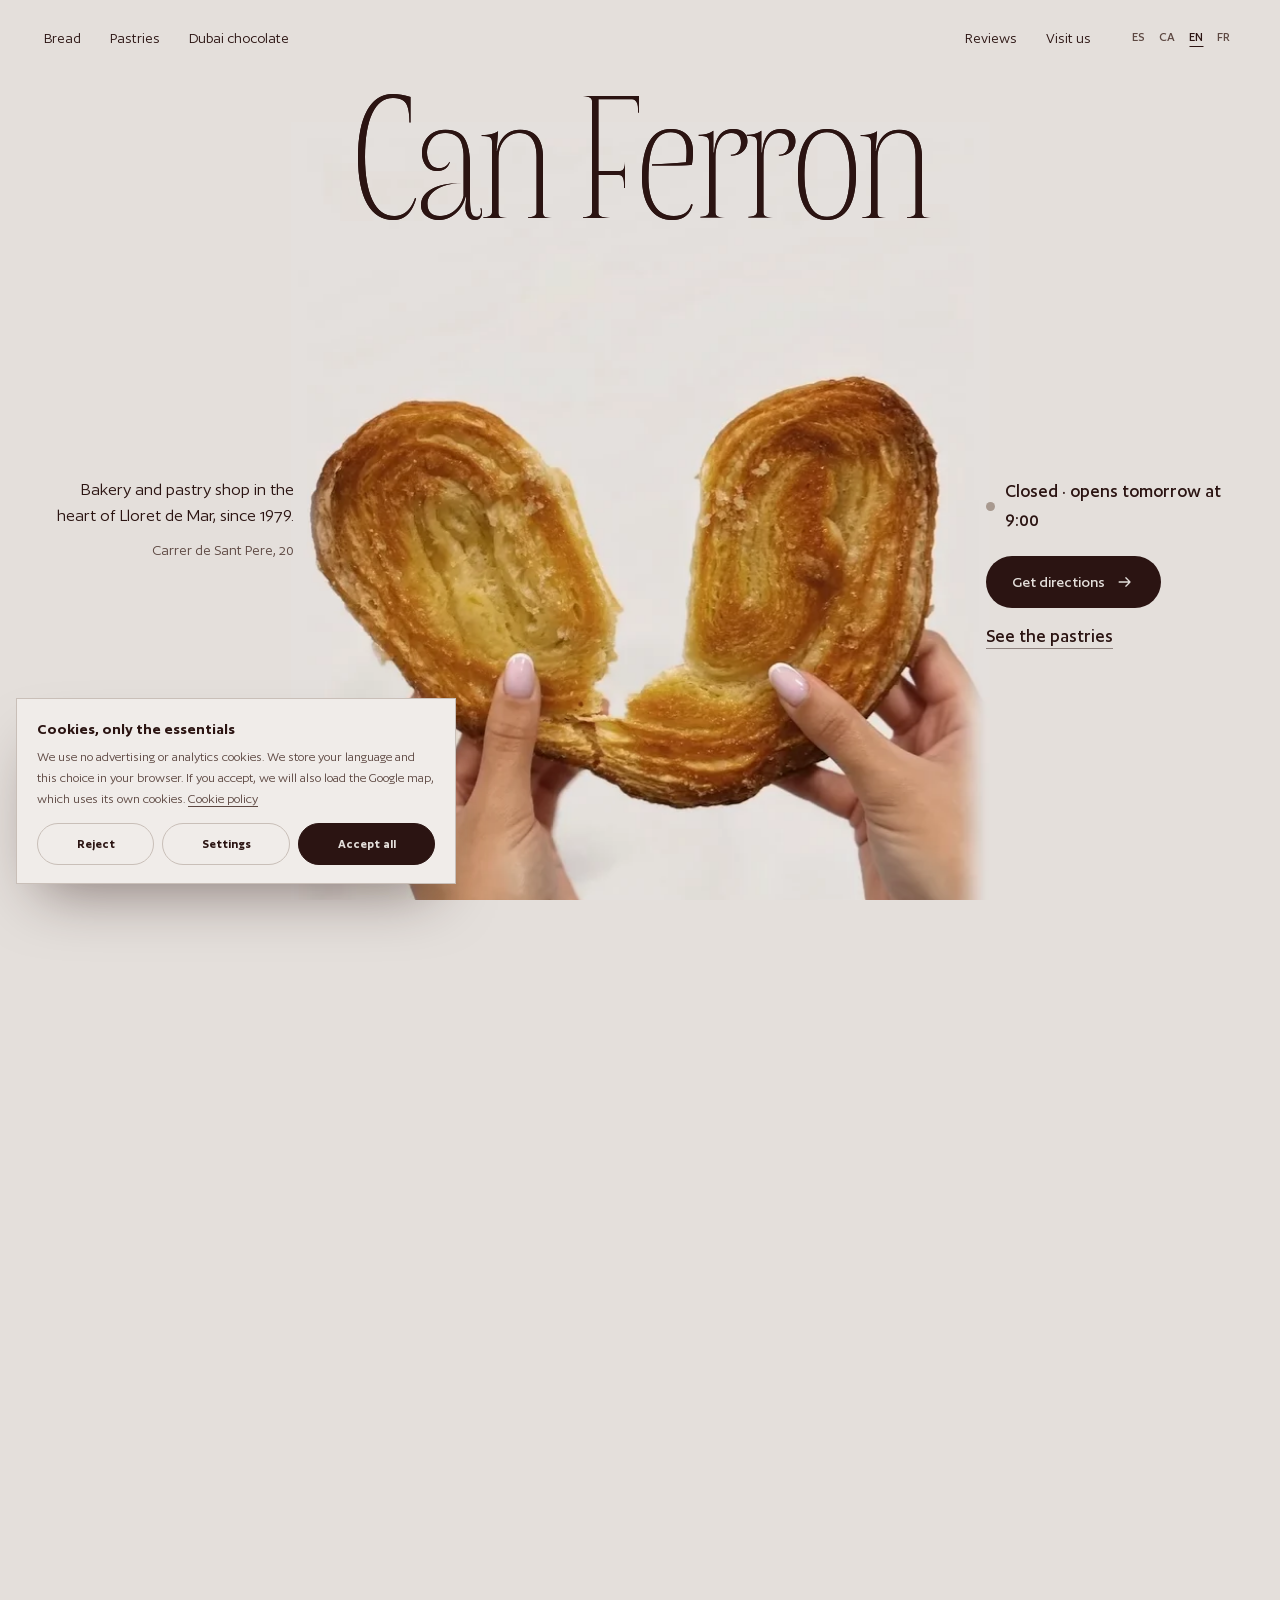
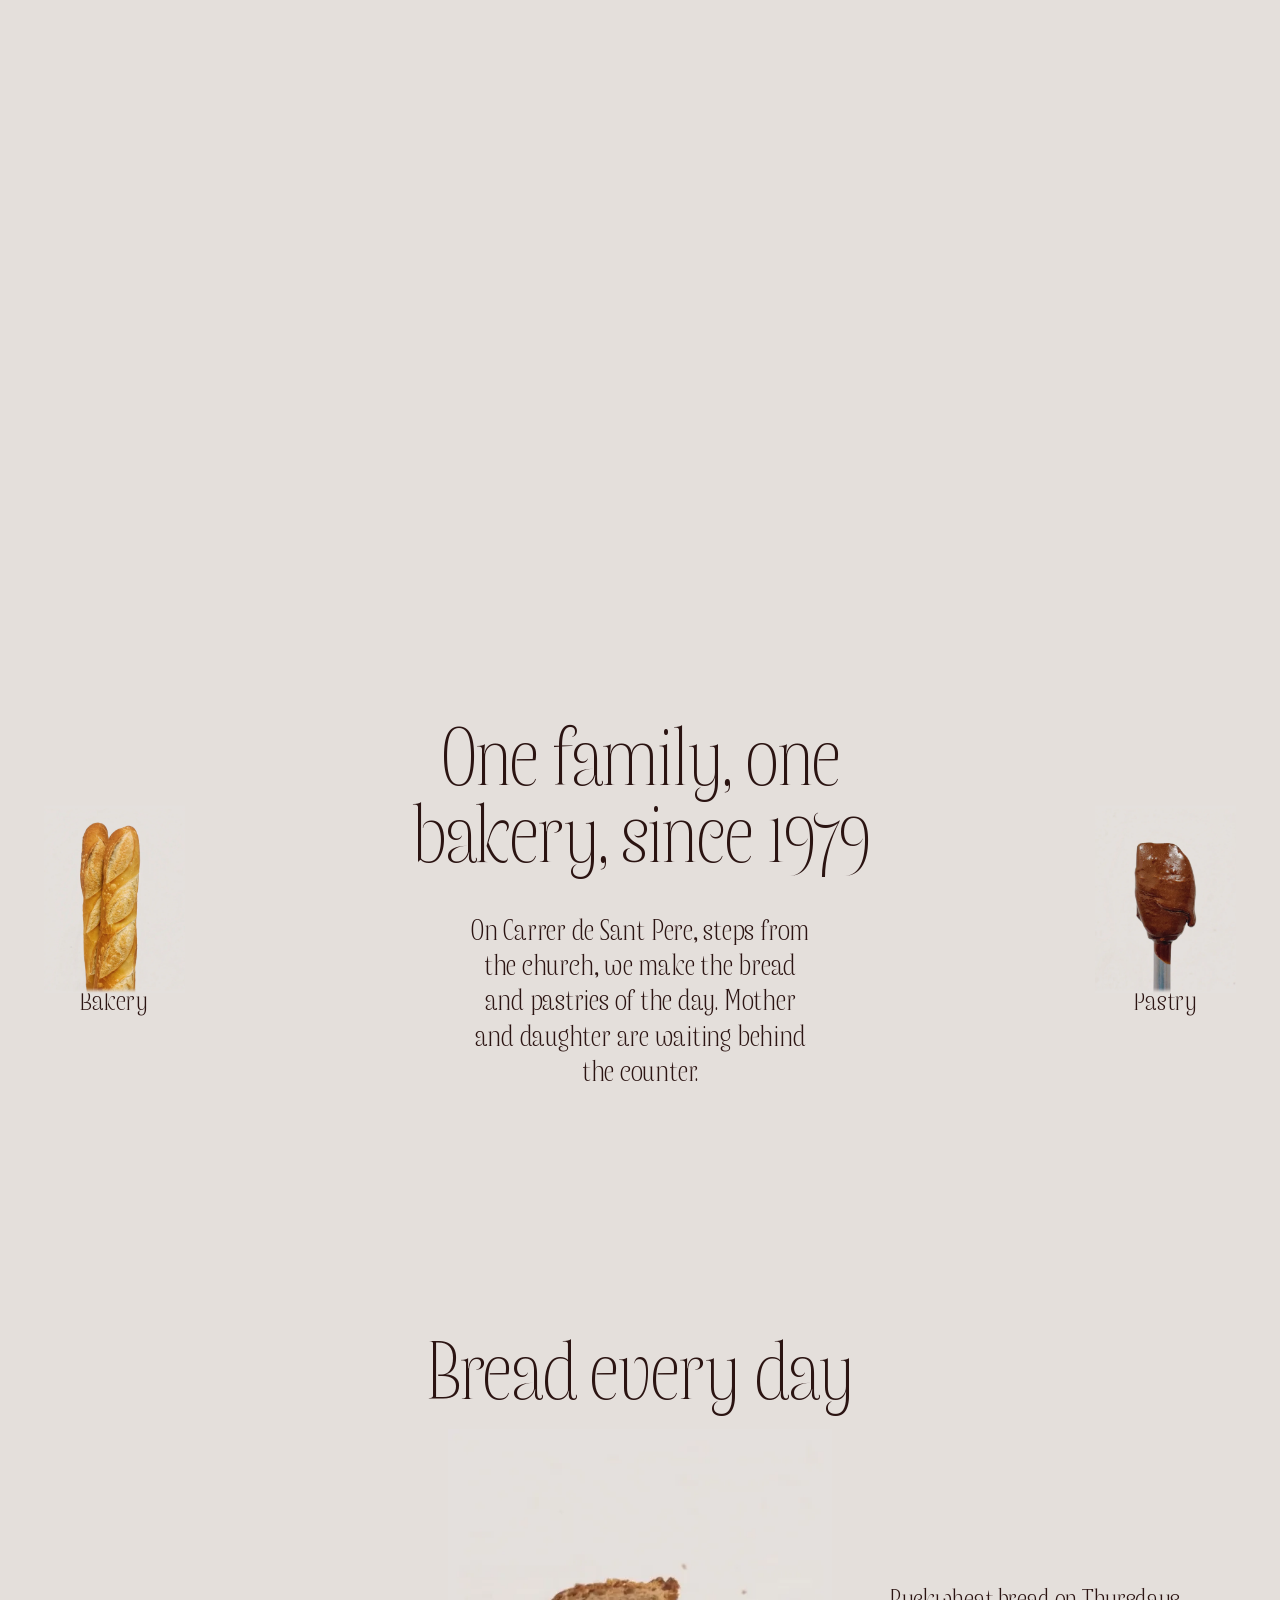
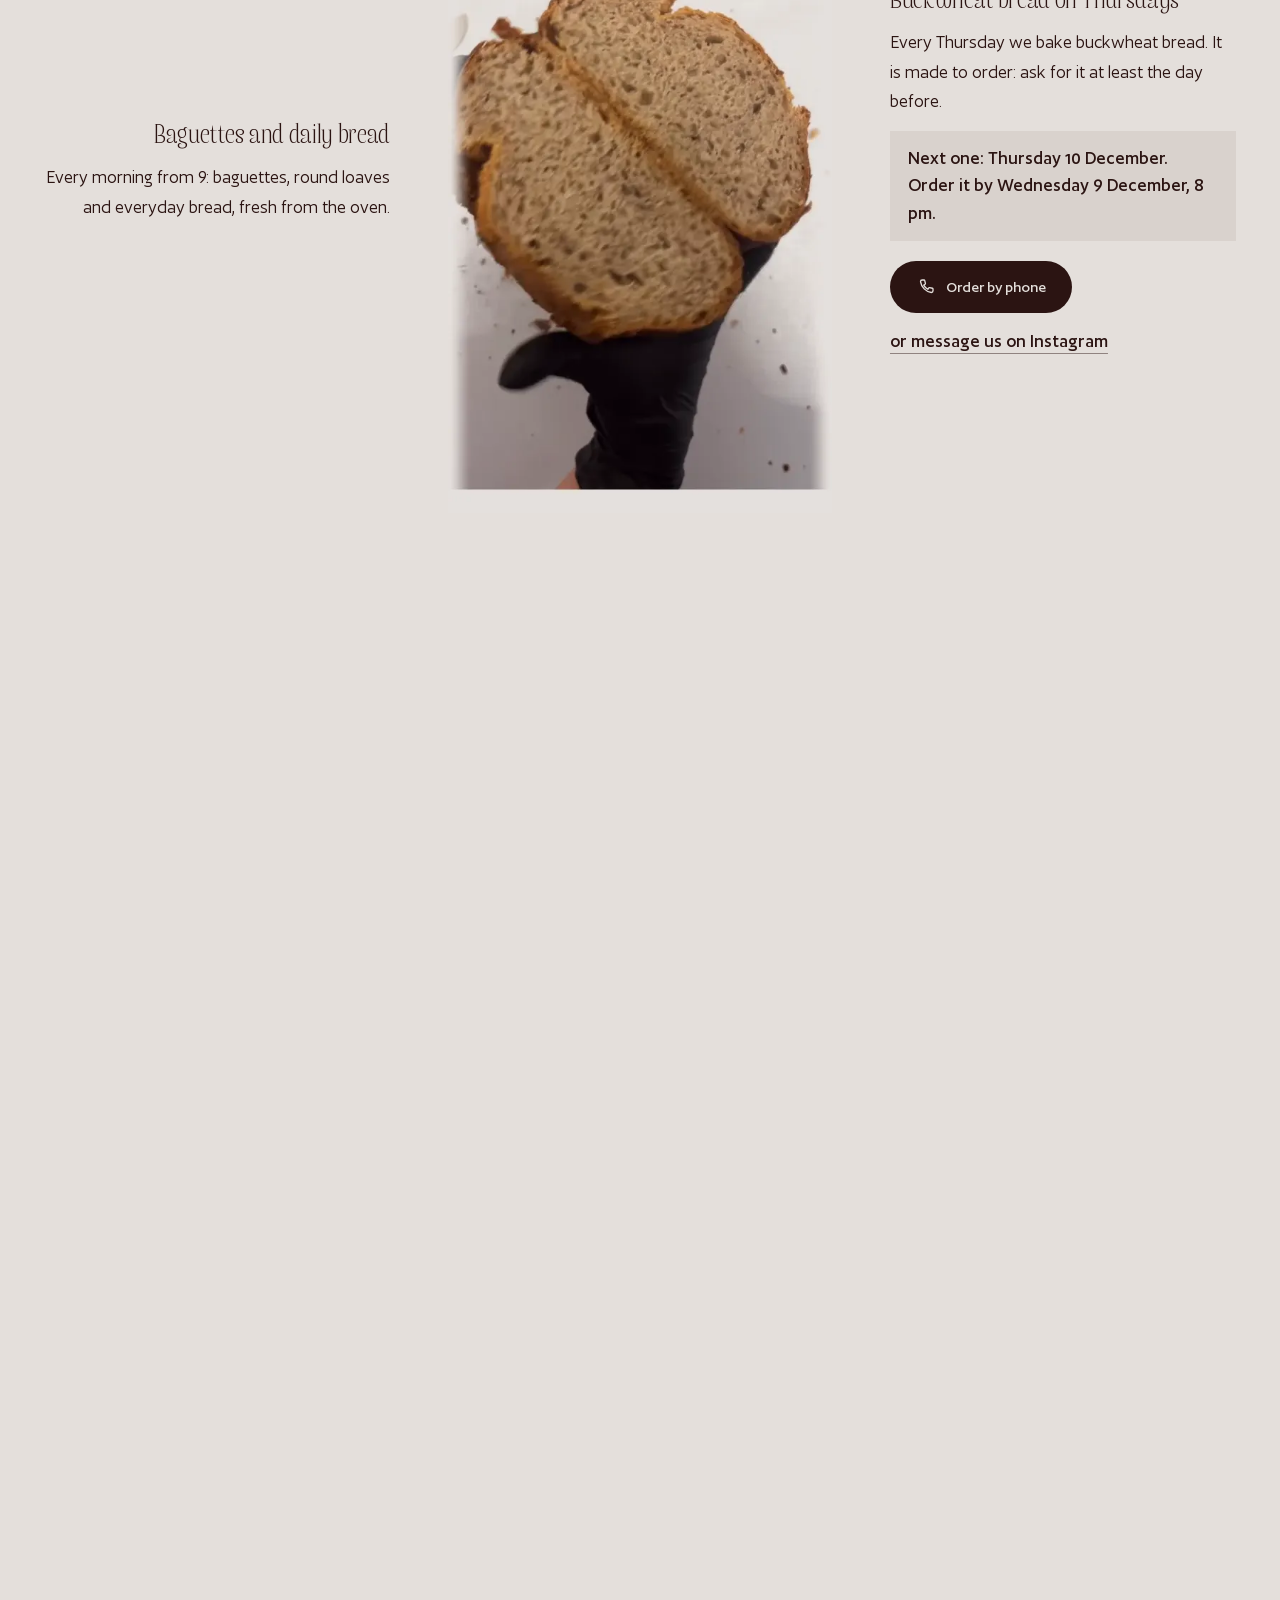
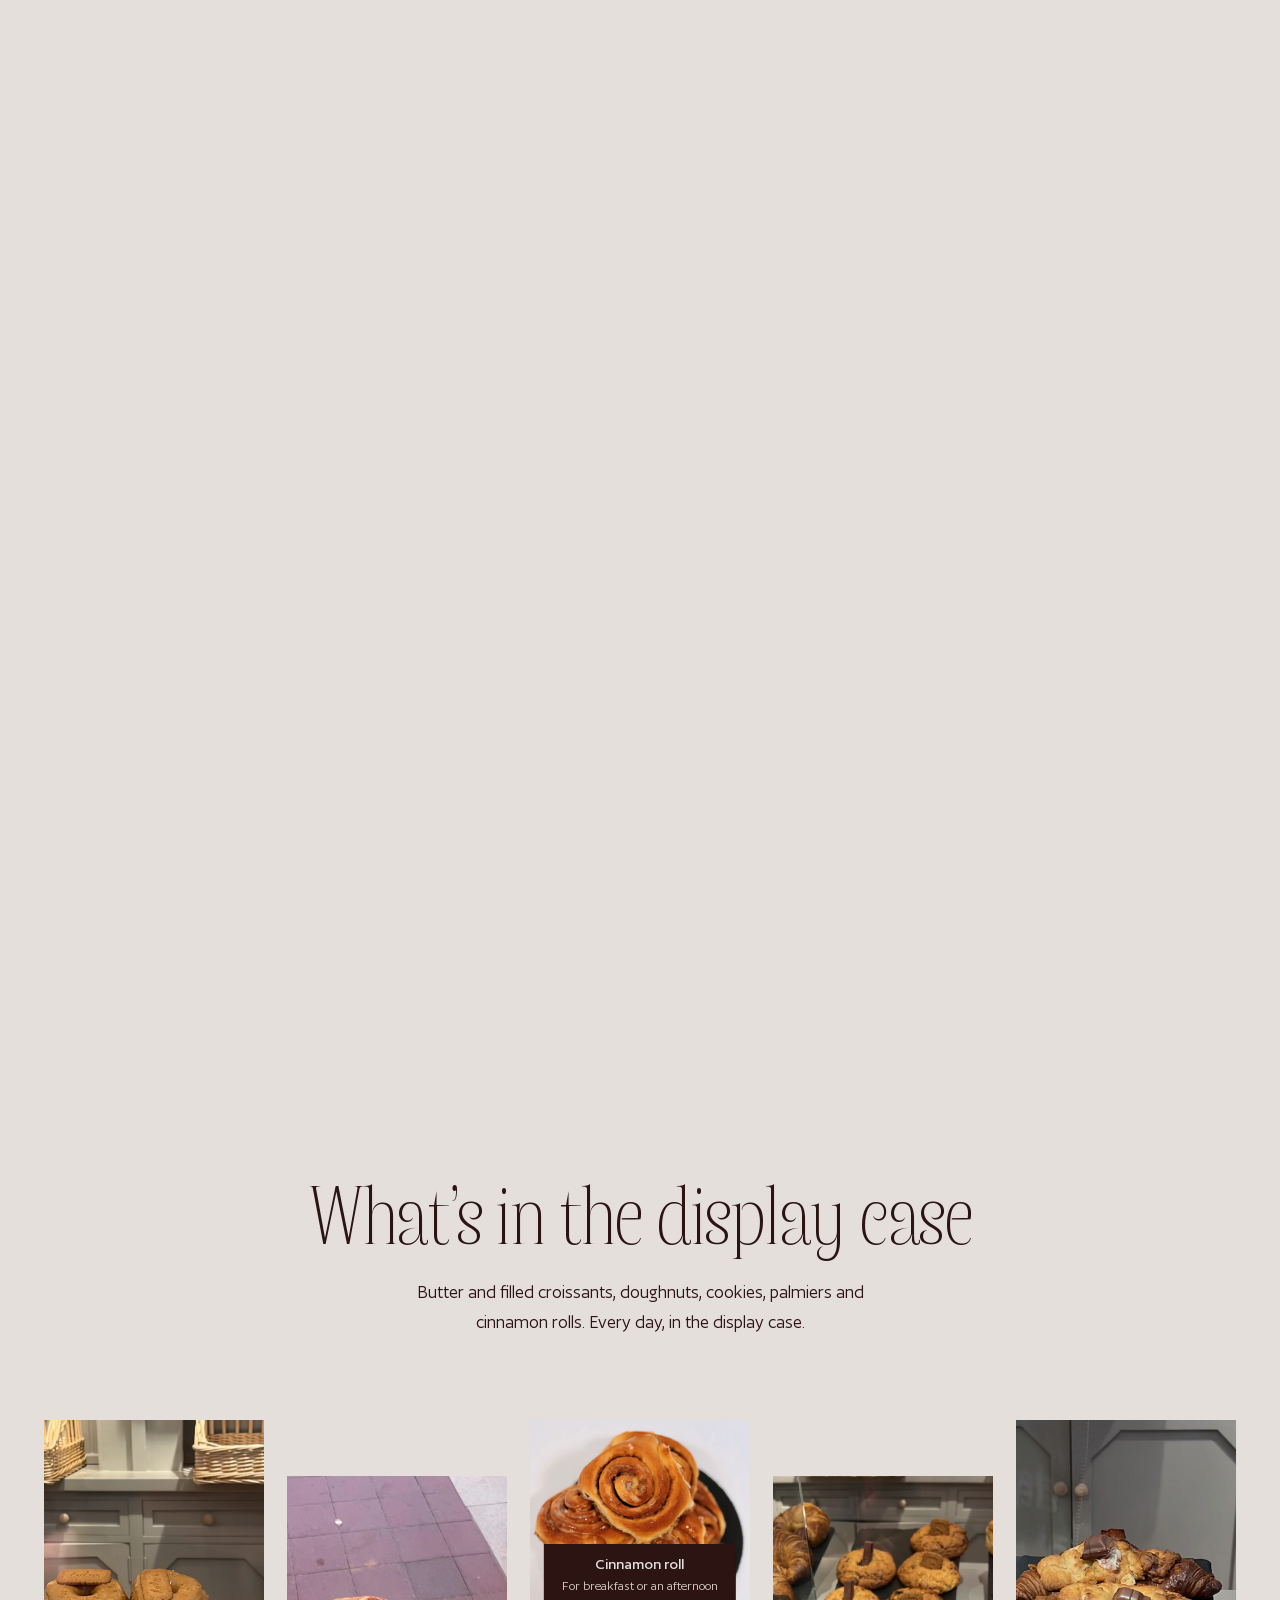
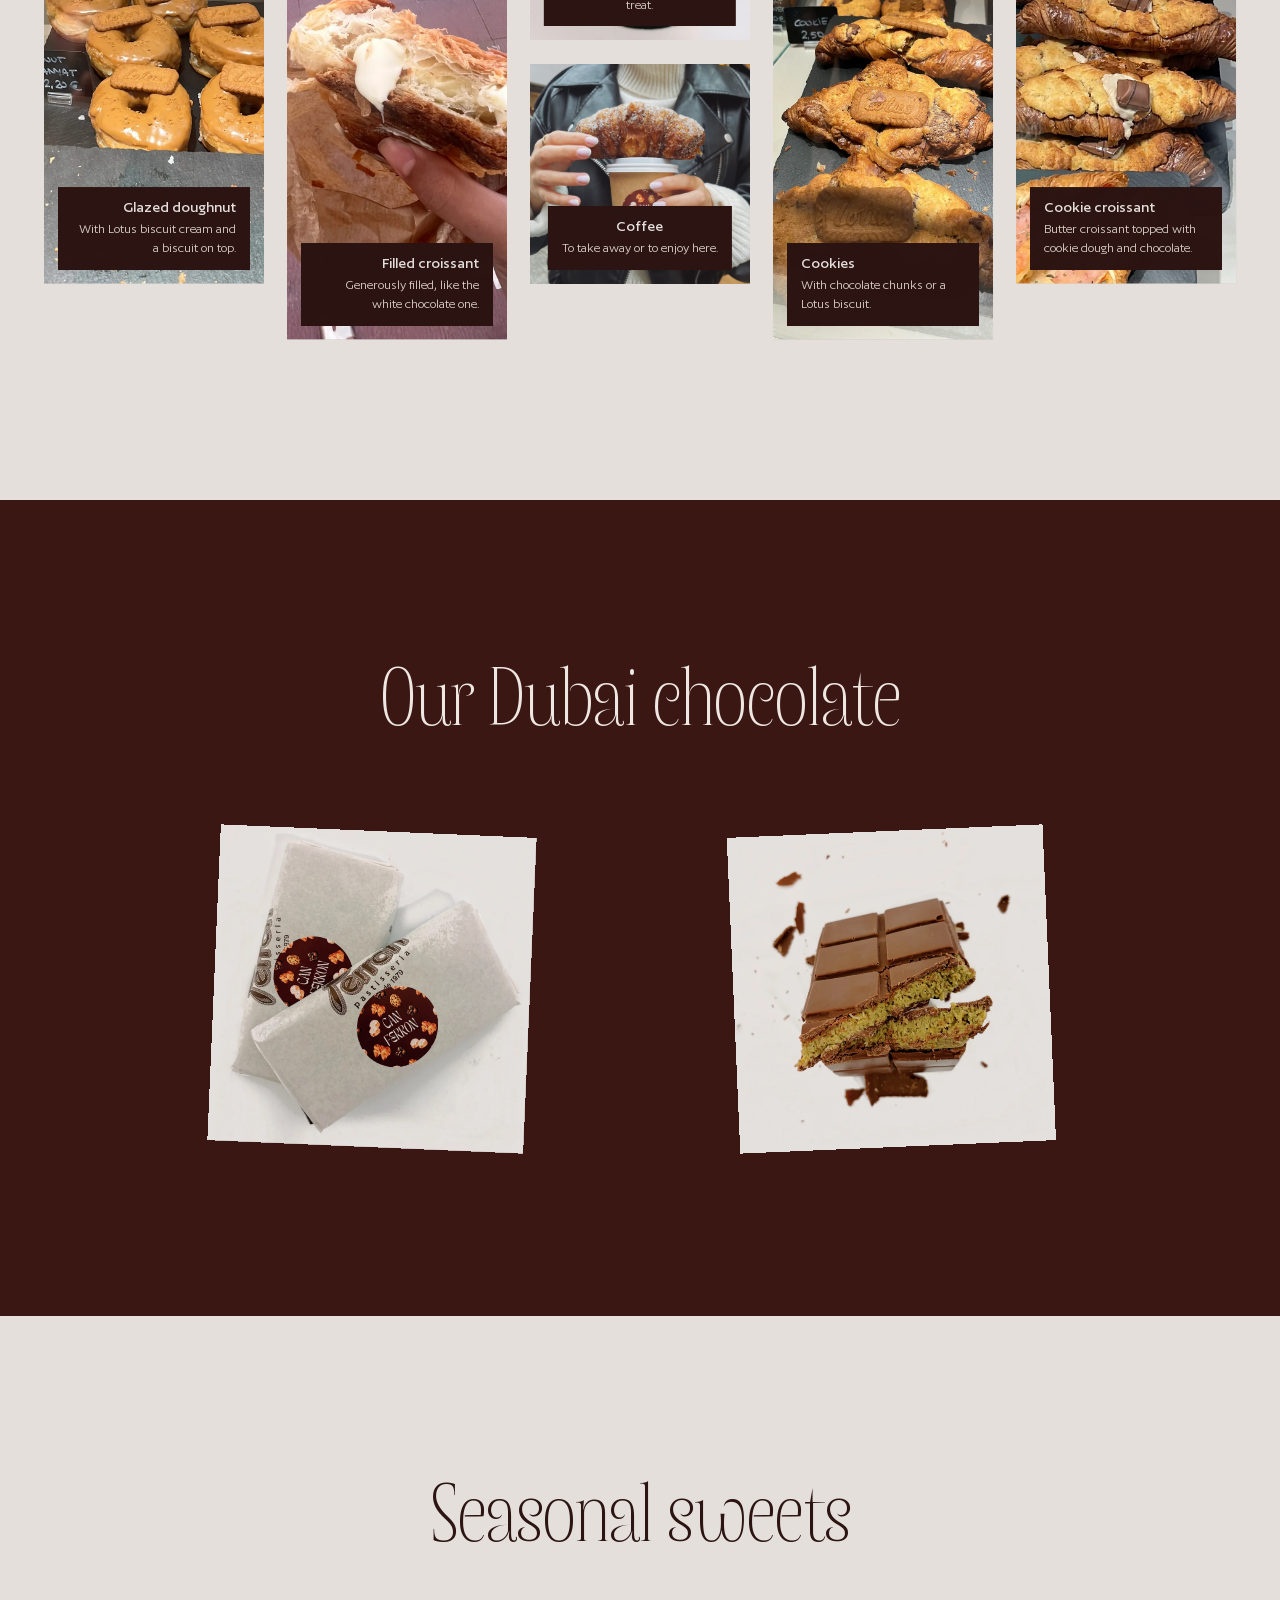
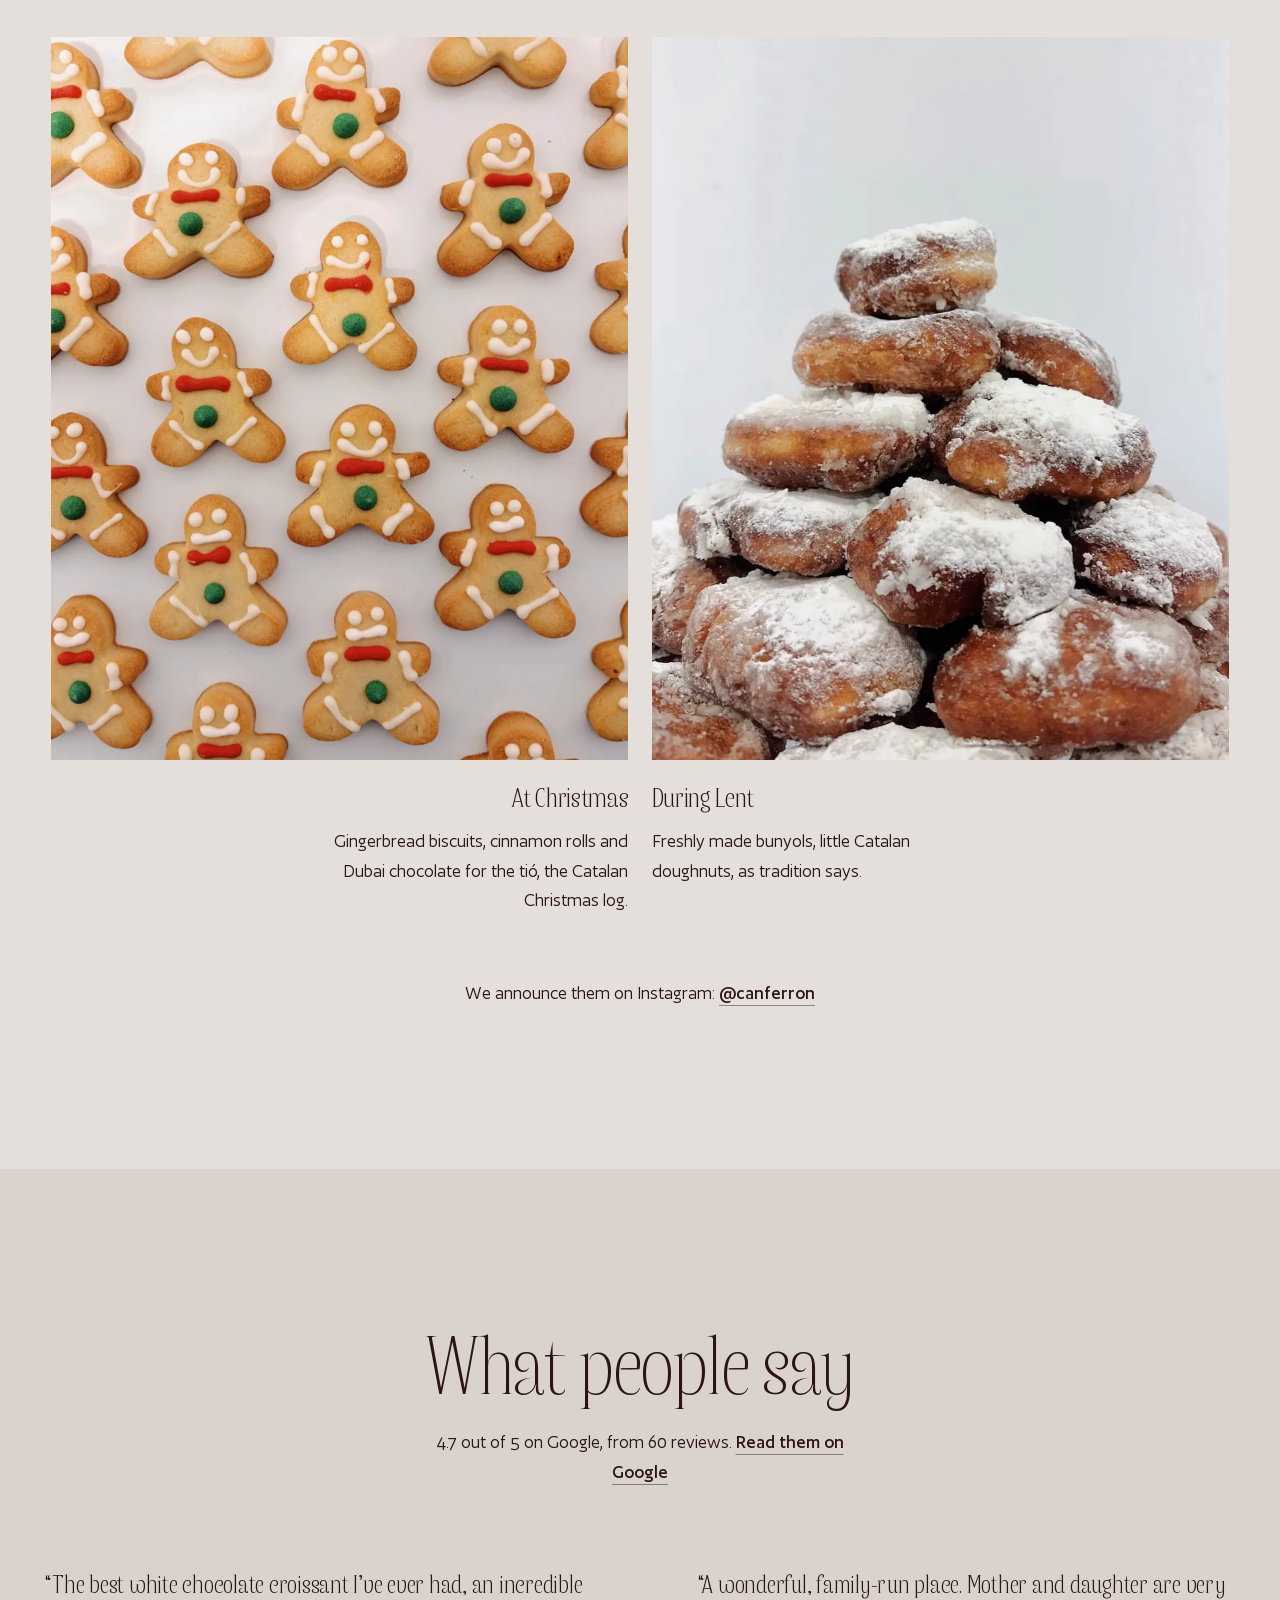
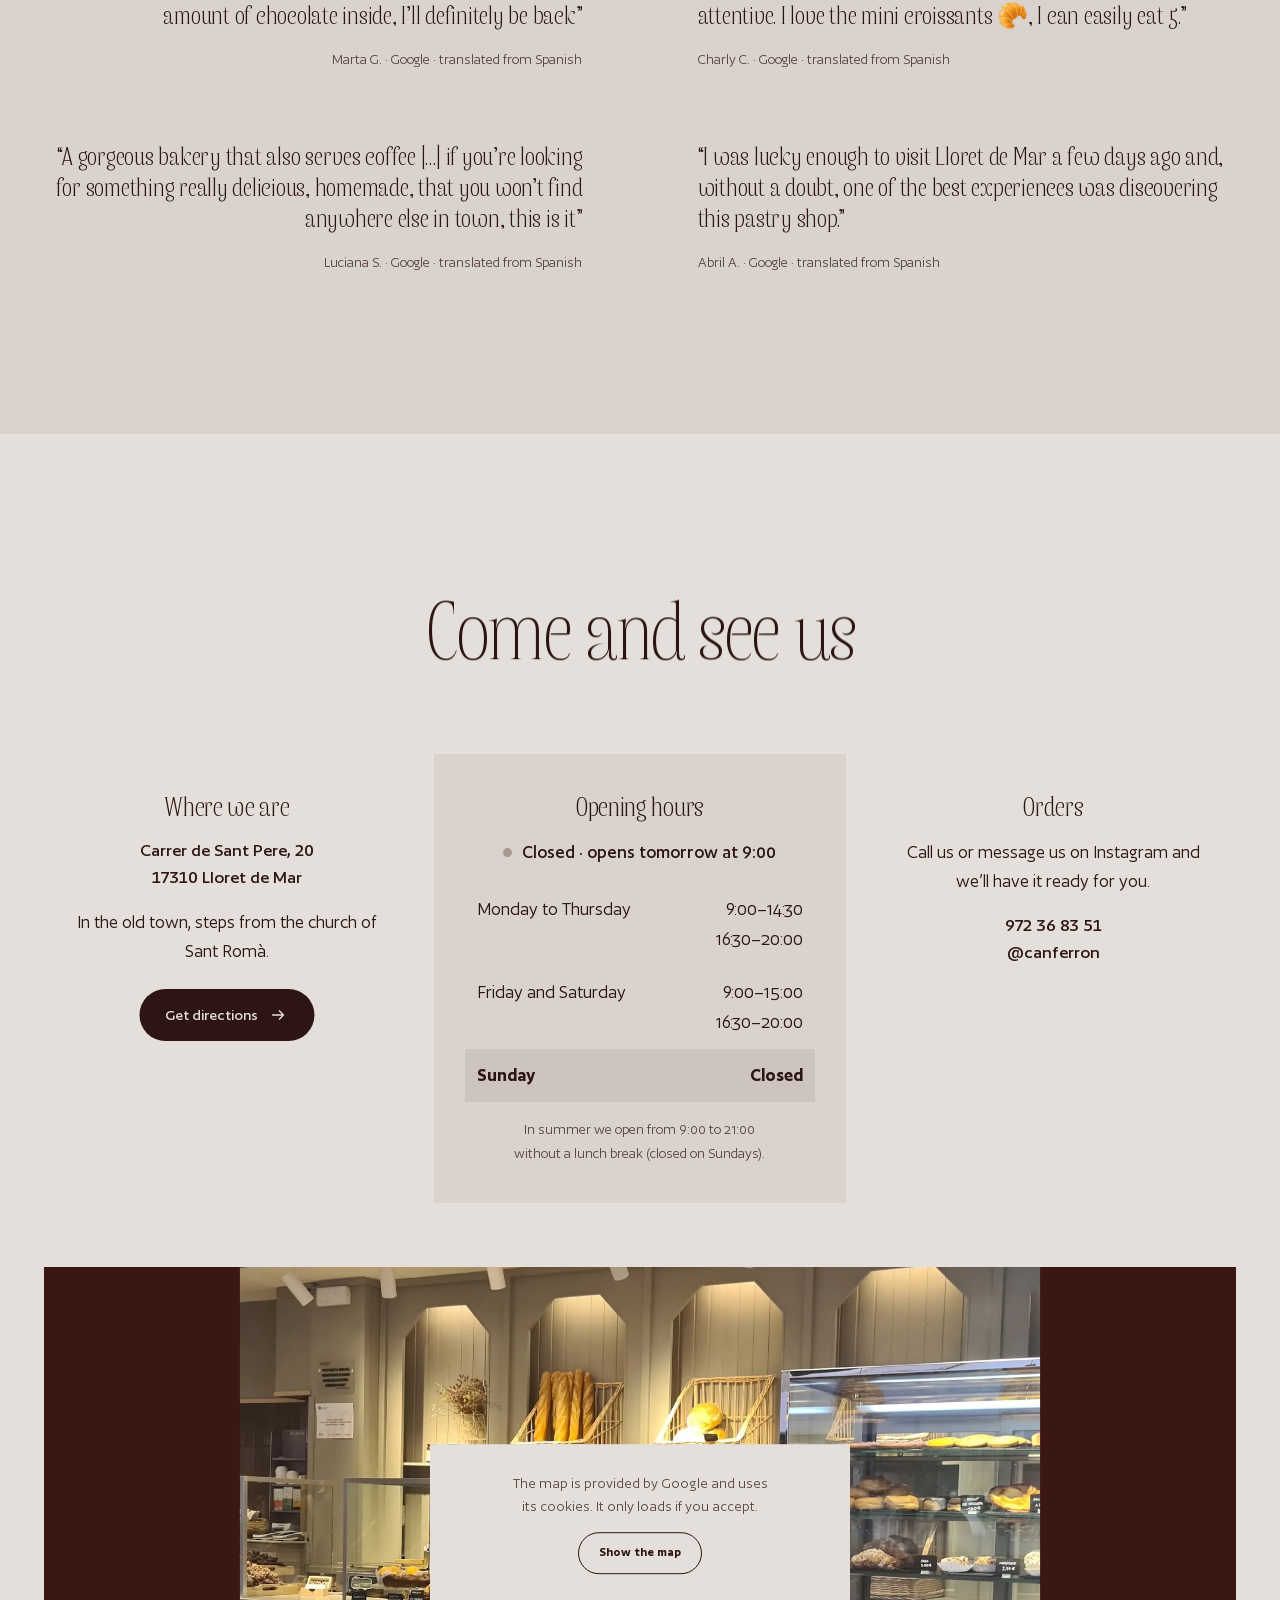
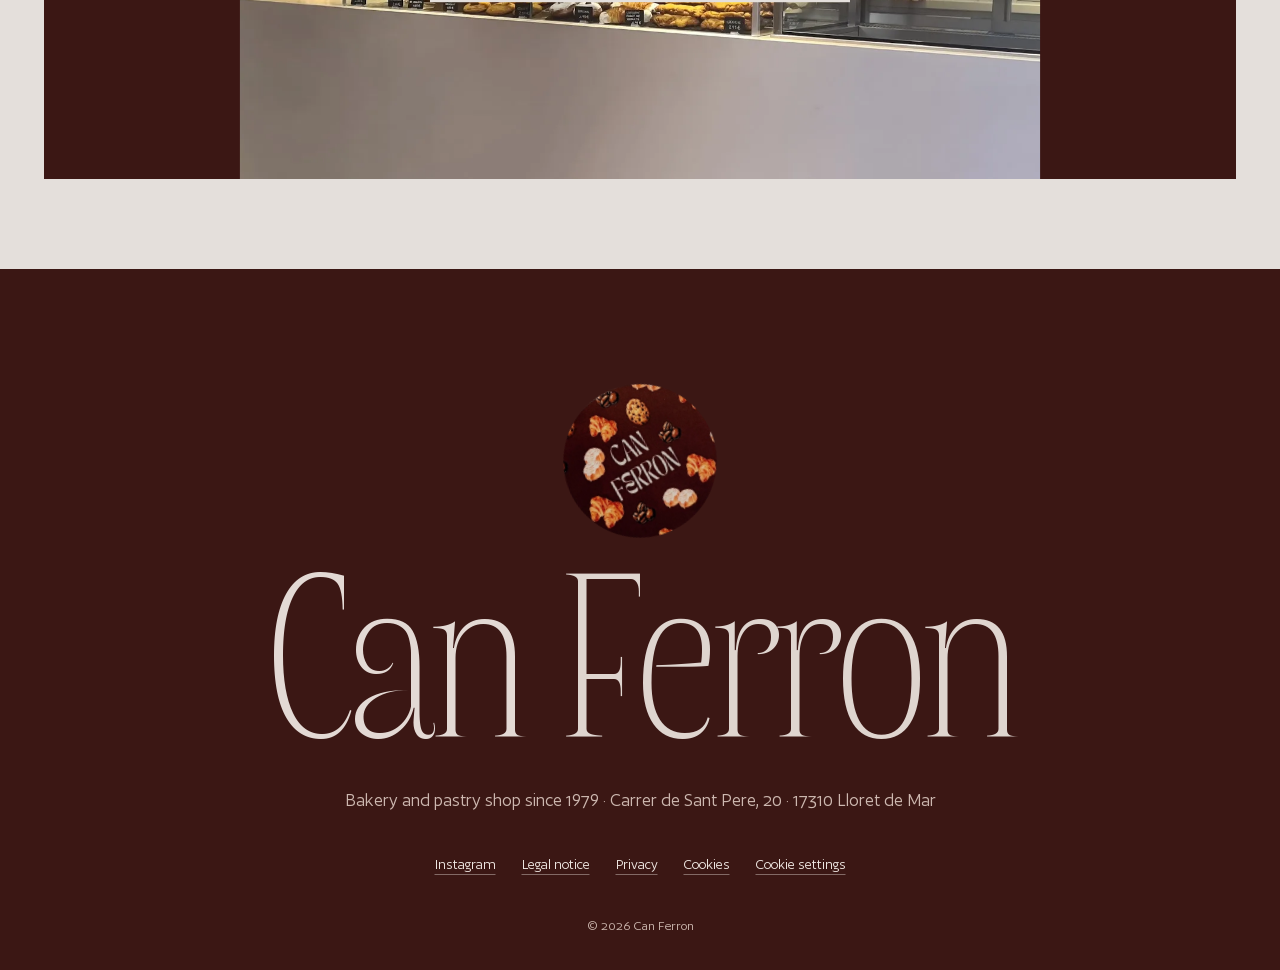
==== index.html @ 7e9355c1 "Can Ferron · prototipo web («Compartim?») Forn de pa i pastisseria de Lloret de Mar desde 1979. Web " ====
<!doctype html>
<html lang="es">
<head>
<meta charset="utf-8">
<meta name="viewport" content="width=device-width, initial-scale=1, viewport-fit=cover">
<title>Can Ferron · Panadería y pastelería en Lloret de Mar desde 1979</title>
<meta name="description" content="Can Ferron, panadería y pastelería familiar en el carrer de Sant Pere de Lloret de Mar desde 1979. Croissants, pan de trigo sarraceno los jueves y nuestro chocolate Dubái.">
<meta name="theme-color" content="#e4dfdb">
<link rel="icon" href="assets/favicon.png" type="image/png">
<link rel="apple-touch-icon" href="assets/apple-touch-icon.png">
<link rel="alternate" hreflang="es" href="?lang=es"><link rel="alternate" hreflang="ca" href="?lang=ca"><link rel="alternate" hreflang="en" href="?lang=en"><link rel="alternate" hreflang="fr" href="?lang=fr">
<meta property="og:type" content="website">
<meta property="og:title" content="Can Ferron · Lloret de Mar, desde 1979">
<meta property="og:description" content="Panadería y pastelería familiar en el carrer de Sant Pere de Lloret de Mar.">
<meta property="og:image" content="assets/img/og.jpg">
<link rel="preload" href="assets/img/palmera-1.webp" as="image" type="image/webp">
<link rel="preload" href="assets/fonts/bonny-300-normal.woff2" as="font" type="font/woff2" crossorigin>
<script>document.documentElement.classList.add('js')</script>
<link rel="stylesheet" href="css/fonts.css?v=3">
<link rel="stylesheet" href="css/premium.css?v=3">
<link rel="stylesheet" href="css/legal.css?v=3">
<link rel="stylesheet" href="css/style.css?v=3">
<script type="application/ld+json">
{"@context":"https://schema.org","@type":"Bakery","name":"Can Ferron","description":"Panadería y pastelería familiar desde 1979","foundingDate":"1979","image":"assets/img/botiga.webp","telephone":"+34 972 36 83 51","address":{"@type":"PostalAddress","streetAddress":"Carrer de Sant Pere, 20","postalCode":"17310","addressLocality":"Lloret de Mar","addressRegion":"Girona","addressCountry":"ES"},"geo":{"@type":"GeoCoordinates","latitude":41.70008,"longitude":2.84655},"openingHoursSpecification":[{"@type":"OpeningHoursSpecification","dayOfWeek":["Monday","Tuesday","Wednesday","Thursday"],"opens":"09:00","closes":"14:30"},{"@type":"OpeningHoursSpecification","dayOfWeek":["Monday","Tuesday","Wednesday","Thursday","Friday","Saturday"],"opens":"16:30","closes":"20:00"},{"@type":"OpeningHoursSpecification","dayOfWeek":["Friday","Saturday"],"opens":"09:00","closes":"15:00"}],"priceRange":"€","servesCuisine":"Panadería, pastelería","sameAs":["https://www.instagram.com/canferron/"]}
</script>
</head>
<body>
<svg width="0" height="0" style="position:absolute" aria-hidden="true">
  <symbol id="i-arrow" viewBox="0 0 24 24"><path d="M5 12h13m-5-5 5 5-5 5" fill="none" stroke="currentColor" stroke-width="1.6" stroke-linecap="round" stroke-linejoin="round"/></symbol>
  <symbol id="i-ig" viewBox="0 0 24 24"><rect x="3.5" y="3.5" width="17" height="17" rx="5" fill="none" stroke="currentColor" stroke-width="1.6"/><circle cx="12" cy="12" r="3.9" fill="none" stroke="currentColor" stroke-width="1.6"/><circle cx="17.2" cy="6.8" r="1.1" fill="currentColor"/></symbol>
  <symbol id="i-tel" viewBox="0 0 24 24"><path d="M7.4 3.6h2.2c.4 0 .8.3.9.7l.8 3.4c.1.4-.1.8-.4 1l-1.6 1.1a11.5 11.5 0 0 0 4.9 4.9l1.1-1.6c.2-.3.6-.5 1-.4l3.4.8c.4.1.7.5.7.9v2.2c0 1.1-.9 2-2 2A15.6 15.6 0 0 1 5.4 5.6c0-1.1.9-2 2-2Z" fill="none" stroke="currentColor" stroke-width="1.6" stroke-linejoin="round"/></symbol>
</svg>
<a class="skip" href="#main" data-i18n="skip">Saltar al contenido</a>

<header class="top" id="top">
  <nav class="nav nav-l" aria-label="Secciones" data-i18n-attr="aria-label:navL">
    <a href="#pa" data-i18n="n1">El pan</a>
    <a href="#vitrina" data-i18n="n2">La vitrina</a>
    <a href="#xocolata" data-i18n="n3">Chocolate Dubái</a>
  </nav>
  <a class="brand" href="#inici" aria-label="Can Ferron, inicio" data-i18n-attr="aria-label:brandL">Can Ferron</a>
  <div class="nav nav-r">
    <a href="#opinions" data-i18n="n4">Opiniones</a>
    <a href="#visita" data-i18n="n5">Visítanos</a>
    <div class="langs" role="group" aria-label="Idioma" data-i18n-attr="aria-label:langL"><button type="button" data-lang="es">ES</button><button type="button" data-lang="ca">CA</button><button type="button" data-lang="en">EN</button><button type="button" data-lang="fr">FR</button></div>
  </div>
  <p class="m-status js-status"><span class="dot" aria-hidden="true"></span><span class="js-status-s">Horario</span></p>
  <button class="menu-btn" type="button" aria-expanded="false" aria-controls="menu"><span data-i18n="menu">Menú</span></button>
</header>

<div class="menu" id="menu" hidden>
  <nav class="menu-in" aria-label="Menú" data-i18n-attr="aria-label:menu">
    <a href="#pa" data-i18n="n1">El pan</a>
    <a href="#vitrina" data-i18n="n2">La vitrina</a>
    <a href="#xocolata" data-i18n="n3">Chocolate Dubái</a>
    <a href="#opinions" data-i18n="n4">Opiniones</a>
    <a href="#visita" data-i18n="n5">Visítanos</a>
  </nav>
  <p class="status js-status"><span class="dot" aria-hidden="true"></span><span class="js-status-t">Horario</span></p>
  <div class="langs" role="group" aria-label="Idioma" data-i18n-attr="aria-label:langL"><button type="button" data-lang="es">ES</button><button type="button" data-lang="ca">CA</button><button type="button" data-lang="en">EN</button><button type="button" data-lang="fr">FR</button></div>
</div>

<main id="main">
  <!-- PORTADA «Compartim?»: la palmera del reel en el eje; al bajar (o al estirarla) la portada se parte en dos mitades y aparece la tienda -->
  <section class="hero" id="inici" aria-labelledby="h1">
    <div class="hero-pin">
      <figure class="hero-under"><img src="assets/img/botiga.webp" width="2000" height="1500" alt="El interior de la tienda: el mostrador, la vitrina y las cestas de pan" data-i18n-attr="alt:a_shop"></figure>
      <div class="hero-layer hero-l" id="heroL">
        <h1 class="hero-t" id="h1"><span>Can</span> <span>Ferron</span></h1>
        <div class="palm" data-pose="1">
          <img src="assets/img/palmera-1.webp" width="680" height="946" alt="Una palmera de Can Ferron que se parte por la mitad" data-i18n-attr="alt:a_palm">
          <img src="assets/img/palmera-2.webp" width="680" height="946" alt="" aria-hidden="true">
          <img src="assets/img/palmera-3.webp" width="680" height="946" alt="" aria-hidden="true">
        </div>
      </div>
      <div class="hero-c">
        <div class="side side-l">
          <p class="hero-p" data-i18n="hp">Panadería y pastelería en el centro de Lloret de Mar, desde 1979.</p>
          <p class="hero-a">Carrer de Sant Pere, 20</p>
        </div>
        <div class="side side-r">
          <p class="status js-status"><span class="dot" aria-hidden="true"></span><span class="js-status-t">Horario</span></p>
          <div class="cta-row">
            <a class="btn" href="https://www.google.com/maps/dir/?api=1&amp;destination=Can%20Ferron%2C%20Carrer%20de%20Sant%20Pere%2020%2C%20Lloret%20de%20Mar" target="_blank" rel="noopener"><span data-i18n="c1">Cómo llegar</span><svg aria-hidden="true"><use href="#i-arrow"/></svg></a>
            <a class="lnk" href="#vitrina" data-i18n="c2">Ver la vitrina</a>
          </div>
        </div>
      </div>
      <div class="palm-hit" aria-hidden="true"></div>
    </div>
  </section>

  <!-- UNA FAMILIA: díptico pan | pastelería alrededor de la frase central -->
  <section class="intro" id="forn" aria-labelledby="h-forn">
    <figure class="ob ob-l" data-from="l"><img src="assets/img/barres.webp" width="1200" height="1200" alt="Dos barras de pan recién hechas" data-i18n-attr="alt:a_barres" loading="lazy"><figcaption data-i18n="ob1">Panadería</figcaption></figure>
    <div class="intro-c">
      <h2 id="h-forn" data-split data-i18n="h2a">Una familia, un horno, desde 1979</h2>
      <p class="statement" data-up data-i18n="pa">En el carrer de Sant Pere, a dos pasos de la iglesia, hacemos el pan y los dulces de cada día. Madre e hija os esperan detrás del mostrador.</p>
    </div>
    <figure class="ob ob-r" data-from="r"><img src="assets/img/brownie.webp" width="1200" height="1200" alt="Un brownie en un palo, bañado en chocolate" data-i18n-attr="alt:a_brownie" loading="lazy"><figcaption data-i18n="ob2">Pastelería</figcaption></figure>
  </section>

  <!-- PAN: el pan de trigo sarraceno se corta y se abre con el scroll (fotogramas de su reel) -->
  <section class="pa" id="pa" aria-labelledby="h-pa">
    <div class="pa-pin">
      <h2 class="pa-h" id="h-pa" data-split data-i18n="h2b">Pan de cada día</h2>
      <div class="pa-stage">
        <img class="pa-poster" src="assets/img/pa/pa-00.webp" width="540" height="960" alt="Cortamos por la mitad un pan de trigo sarraceno" data-i18n-attr="alt:a_pa">
        <canvas class="pa-cv" width="540" height="960" aria-hidden="true"></canvas>
      </div>
      <div class="pa-col pa-l" data-from="l">
        <h3 data-i18n="pl_h">Barras y pan del día</h3>
        <p data-i18n="pl_p">Cada mañana, desde las 9: barras, pan redondo y el pan de siempre, recién salido del horno.</p>
      </div>
      <div class="pa-col pa-r" data-from="r">
        <h3 data-i18n="pr_h">Pan de trigo sarraceno, los jueves</h3>
        <p data-i18n="pr_p">Cada jueves hacemos pan de trigo sarraceno. Es por encargo: pídelo como mínimo el día antes.</p>
        <p class="fajol js-fajol">&nbsp;</p>
        <div class="cta-row">
          <a class="btn" href="tel:+34972368351"><svg aria-hidden="true"><use href="#i-tel"/></svg><span data-i18n="pr_c">Encárgalo por teléfono</span></a>
          <a class="lnk" href="https://ig.me/m/canferron" target="_blank" rel="noopener" data-i18n="pr_c2">o escríbenos por Instagram</a>
        </div>
      </div>
    </div>
  </section>

  <!-- LA VITRINA: mosaico simétrico (alto · alto · dos cuadrados · alto · alto) con etiquetas de pizarra como las de su vitrina -->
  <section class="vitrina" id="vitrina" aria-labelledby="h-vit">
    <header class="sec-h">
      <h2 id="h-vit" data-split data-i18n="h2c">Lo que hay en la vitrina</h2>
      <p data-up data-i18n="vit_p">Croissants de mantequilla y rellenos, donuts, cookies, palmeras y rolls de canela. Cada día, en la vitrina.</p>
    </header>
    <div class="vit">
      <figure class="t t-a1" style="--o:2"><img src="assets/img/donut-lotus.webp" width="844" height="1500" alt="Donuts bañados en crema de galleta Lotus" data-i18n-attr="alt:a_v1" loading="lazy"><figcaption class="tag"><b data-i18n="v1">Donut bañado</b><span data-i18n="v1d">Con crema de galleta Lotus y una galleta encima.</span></figcaption></figure>
      <figure class="t t-b1" style="--o:1"><img src="assets/img/croissant-farcit.webp" width="844" height="1500" alt="Un croissant relleno, partido, con mucho relleno blanco" data-i18n-attr="alt:a_v2" loading="lazy"><figcaption class="tag"><b data-i18n="v2">Croissant relleno</b><span data-i18n="v2d">Bien rellenos, como el de chocolate blanco.</span></figcaption></figure>
      <figure class="t t-c" style="--o:0"><img src="assets/img/canyella.webp" width="1200" height="1200" alt="Rolls de canela" data-i18n-attr="alt:a_v3" loading="lazy"><figcaption class="tag"><b data-i18n="v3">Roll de canela</b><span data-i18n="v3d">Para desayunar o para merendar.</span></figcaption></figure>
      <figure class="t t-d" style="--o:0"><img src="assets/img/cafe-croissant.webp" width="1200" height="1200" alt="Un croissant azucarado y un café para llevar en un vaso de Can Ferron" data-i18n-attr="alt:a_v4" loading="lazy"><figcaption class="tag"><b data-i18n="v4">Café</b><span data-i18n="v4d">Para llevar o para tomar aquí.</span></figcaption></figure>
      <figure class="t t-b2" style="--o:1"><img src="assets/img/cookies.webp" width="844" height="1500" alt="Cookies y croissant cookie con galleta Lotus" data-i18n-attr="alt:a_v5" loading="lazy"><figcaption class="tag"><b data-i18n="v5">Cookies</b><span data-i18n="v5d">Con trozos de chocolate o con galleta Lotus.</span></figcaption></figure>
      <figure class="t t-a2" style="--o:2"><img src="assets/img/crookie.webp" width="844" height="1500" alt="Croissants cubiertos de masa de cookie con trozos de chocolate" data-i18n-attr="alt:a_v6" loading="lazy"><figcaption class="tag"><b data-i18n="v6">Croissant cookie</b><span data-i18n="v6d">Croissant de mantequilla cubierto de masa de cookie y chocolate.</span></figcaption></figure>
    </div>
  </section>

  <!-- CHOCOLATE DUBÁI: campo cacao; la tableta envuelta y la abierta se separan desde el centro -->
  <section class="dubai" id="xocolata" aria-labelledby="h-dub">
    <h2 id="h-dub" data-split data-i18n="h2d">Nuestro chocolate Dubái</h2>
    <div class="dub">
      <figure class="dub-f dub-l"><img src="assets/img/dubai-paper.webp" width="1087" height="1200" alt="Dos tabletas envueltas en papel con el sello de Can Ferron" data-i18n-attr="alt:a_d1" loading="lazy"></figure>
      <div class="dub-c">
        <p data-i18n="dub_p">Una tableta de chocolate rellena de crema de pistacho y kadaif crujiente, envuelta en papel con nuestro sello. Cuando se acaba, avisamos en Instagram de que vuelve.</p>
        <blockquote class="dub-q">
          <p data-i18n="dub_q">«Tienen el mejor chocolate de Dubái del mundo, ¡una verdadera delicia!»</p>
          <footer>Abril A. · Google<span data-i18n="tr"></span></footer>
        </blockquote>
        <a class="btn btn-pist" href="https://ig.me/m/canferron" target="_blank" rel="noopener"><svg aria-hidden="true"><use href="#i-ig"/></svg><span data-i18n="dub_c">Pregunta si queda</span></a>
      </div>
      <figure class="dub-f dub-r"><img src="assets/img/dubai-open.webp" width="1200" height="1200" alt="Una tableta partida: chocolate con relleno verde de pistacho y kadaif" data-i18n-attr="alt:a_d2" loading="lazy"></figure>
    </div>
  </section>

  <!-- TEMPORADA: Navidad | Cuaresma, se abren desde el eje hacia fuera -->
  <section class="temporada" id="temporada" aria-labelledby="h-tmp">
    <h2 id="h-tmp" data-split data-i18n="h2e">Dulces de temporada</h2>
    <div class="tmp">
      <article class="tm tm-l">
        <figure class="tm-f"><img src="assets/img/galetes-nadal.webp" width="978" height="1200" alt="Galletas de jengibre decoradas" data-i18n-attr="alt:a_t1" loading="lazy"></figure>
        <h3 data-i18n="t1">Por Navidad</h3>
        <p data-i18n="t1p">Galletas de jengibre, rolls de canela y chocolate Dubái para el tió.</p>
      </article>
      <article class="tm tm-r">
        <figure class="tm-f"><img src="assets/img/bunyols-foto.webp" width="1200" height="1200" alt="Una montaña de buñuelos con azúcar" data-i18n-attr="alt:a_t2" loading="lazy"></figure>
        <h3 data-i18n="t2">Por Cuaresma</h3>
        <p data-i18n="t2p">Buñuelos recién hechos, como manda la tradición.</p>
      </article>
    </div>
    <p class="tmp-ig" data-up><span data-i18n="t3">Lo anunciamos en Instagram:</span> <a class="lnk" href="https://www.instagram.com/canferron/" target="_blank" rel="noopener">@canferron</a></p>
  </section>

  <!-- OPINIONES: dos columnas en espejo, el texto se alinea hacia el eje -->
  <section class="ops" id="opinions" aria-labelledby="h-ops">
    <header class="sec-h">
      <h2 id="h-ops" data-split data-i18n="h2f">Lo que dicen de nosotros</h2>
      <p data-up><span data-i18n="ops_p">4,7 de 5 en Google, con 60 opiniones.</span> <a class="lnk" href="https://www.google.com/maps/place/Can+Ferron/@41.7000799,2.8465515,17z/data=!4m8!3m7!1s0x12bb173a18728d9f:0x29f5742e89dfc929!8m2!3d41.7000799!4d2.8465515!9m1!1b1" target="_blank" rel="noopener" data-i18n="ops_l">Leerlas en Google</a></p>
    </header>
    <div class="ops-g">
      <blockquote class="op op-l" data-from="l"><p data-i18n="q1">«El mejor croissant de chocolate blanco que me he comido en mi vida, una increíble cantidad de chocolate en el interior sin duda volveré»</p><footer>Marta G. · Google<span data-i18n="tr"></span></footer></blockquote>
      <blockquote class="op op-r" data-from="r"><p data-i18n="q2">«El lugar es excelente y familiar. Madre e hija son muy atentas. Amo los croissant 🥐 en miniatura, puedo comerme 5 sin problemas.»</p><footer>Charly C. · Google<span data-i18n="tr"></span></footer></blockquote>
      <blockquote class="op op-l" data-from="l"><p data-i18n="q3">«Una panadería guapísima que también tienen servicio de café […] si buscas algo súper rico, casero y que no encontrarás en otro sitio en el pueblo! Aquí es»</p><footer>Luciana S. · Google<span data-i18n="tr"></span></footer></blockquote>
      <blockquote class="op op-r" data-from="r"><p data-i18n="q4">«Tuve la suerte de visitar Lloret de Mar hace unos días y, sin dudas, una de las mejores experiencias fue descubrir esta pastelería.»</p><footer>Abril A. · Google<span data-i18n="tr"></span></footer></blockquote>
    </div>
  </section>

  <!-- VISITA: dónde · horario · encargos, y el mapa que se abre como dos puertas -->
  <section class="visita" id="visita" aria-labelledby="h-vis">
    <h2 id="h-vis" data-split data-i18n="h2g">Ven a vernos</h2>
    <div class="vis">
      <div class="vb vb-l" data-from="l">
        <h3 data-i18n="vb1">Dónde estamos</h3>
        <p class="vb-big">Carrer de Sant Pere, 20<br>17310 Lloret de Mar</p>
        <p data-i18n="vb1p">En el centro, a dos pasos de la iglesia de Sant Romà.</p>
        <a class="btn" href="https://www.google.com/maps/dir/?api=1&amp;destination=Can%20Ferron%2C%20Carrer%20de%20Sant%20Pere%2020%2C%20Lloret%20de%20Mar" target="_blank" rel="noopener"><span data-i18n="c1">Cómo llegar</span><svg aria-hidden="true"><use href="#i-arrow"/></svg></a>
      </div>
      <div class="vb vb-c" data-up>
        <h3 data-i18n="vb2">Horario</h3>
        <p class="status js-status"><span class="dot" aria-hidden="true"></span><span class="js-status-t">Horario</span></p>
        <table class="hours">
          <tr data-days="1,2,3,4"><th scope="row" data-i18n="d14">Lunes a jueves</th><td>9:00–14:30<br>16:30–20:00</td></tr>
          <tr data-days="5,6"><th scope="row" data-i18n="d56">Viernes y sábado</th><td>9:00–15:00<br>16:30–20:00</td></tr>
          <tr data-days="0"><th scope="row" data-i18n="d0">Domingo</th><td data-i18n="closed">Cerrado</td></tr>
        </table>
        <p class="small" data-i18n="vb2p">En verano abrimos de 9:00 a 21:00 sin cerrar a mediodía (domingo cerrado).</p>
      </div>
      <div class="vb vb-r" data-from="r">
        <h3 data-i18n="vb3">Encargos</h3>
        <p data-i18n="vb3p">Llámanos o escríbenos por Instagram y te lo dejamos preparado.</p>
        <p class="vb-big"><a href="tel:+34972368351">972 36 83 51</a><br><a href="https://www.instagram.com/canferron/" target="_blank" rel="noopener">@canferron</a></p>
      </div>
    </div>
    <div class="map-w">
      <div class="cc-map map" data-src="https://www.google.com/maps?q=Can%20Ferron%2C%20Carrer%20de%20Sant%20Pere%2C%2020%2C%2017310%20Lloret%20de%20Mar&amp;z=17&amp;output=embed" data-title="Can Ferron en Google Maps"></div>
      <span class="door door-l" aria-hidden="true"></span><span class="door door-r" aria-hidden="true"></span>
    </div>
  </section>
</main>

<footer class="foot">
  <img class="seal" src="assets/img/segell.webp" width="480" height="480" alt="El sello redondo de Can Ferron" data-i18n-attr="alt:a_seal" loading="lazy">
  <p class="foot-w" aria-hidden="true"><span>Can</span> <span>Ferron</span></p>
  <p class="foot-l"><span data-i18n="f1">Panadería y pastelería desde 1979</span> · Carrer de Sant Pere, 20 · 17310 Lloret de Mar</p>
  <nav class="foot-n" aria-label="Enlaces" data-i18n-attr="aria-label:footL">
    <a href="https://www.instagram.com/canferron/" target="_blank" rel="noopener">Instagram</a>
    <a href="aviso-legal.html" data-i18n="f_legal">Aviso legal</a>
    <a href="privacidad.html" data-i18n="f_priv">Privacidad</a>
    <a href="cookies.html" data-i18n="f_ck">Cookies</a>
    <button type="button" data-cookies-open data-i18n="f_ckc">Configurar cookies</button>
  </nav>
  <p class="foot-c">© 2026 Can Ferron</p>
</footer>

<script src="js/vendor/gsap.min.js"></script>
<script src="js/vendor/ScrollTrigger.min.js"></script>
<script src="js/vendor/lenis.min.js"></script>
<script src="js/lang.js?v=3"></script>
<script src="js/i18n.js?v=3" data-site="canferron"></script>
<script src="js/consent.js?v=3" data-site="canferron"></script>
<script src="js/premium.js?v=3"></script>
<script src="js/main.js?v=3"></script>
</body>
</html>
---- css/fonts.css ----
/* Bonny y Author (Indian Type Foundry, Fontshare, licencia ITF Free Font License) alojadas en la propia web */
@font-face { font-family: 'Bonny'; src: url('../assets/fonts/bonny-300-normal.woff2') format('woff2'); font-weight: 300; font-style: normal; font-display: swap; }
@font-face { font-family: 'Bonny'; src: url('../assets/fonts/bonny-400-normal.woff2') format('woff2'); font-weight: 400; font-style: normal; font-display: swap; }
@font-face { font-family: 'Bonny'; src: url('../assets/fonts/bonny-500-normal.woff2') format('woff2'); font-weight: 500; font-style: normal; font-display: swap; }
@font-face { font-family: 'Author'; src: url('../assets/fonts/author-400-normal.woff2') format('woff2'); font-weight: 400; font-style: normal; font-display: swap; }
@font-face { font-family: 'Author'; src: url('../assets/fonts/author-500-normal.woff2') format('woff2'); font-weight: 500; font-style: normal; font-display: swap; }
@font-face { font-family: 'Author'; src: url('../assets/fonts/author-600-normal.woff2') format('woff2'); font-weight: 600; font-style: normal; font-display: swap; }
---- css/premium.css ----
/* Kit premium común (lote Girona 2): máscaras de palabras, grano de película, marquesinas y Lenis */
html.lenis, html.lenis body { height: auto; }
.lenis.lenis-smooth { scroll-behavior: auto !important; }
.lenis.lenis-stopped { overflow: hidden; }
.js:not(.ready) [data-hero], .js:not(.ready) [data-split] { visibility: hidden; }
.w { display: inline-block; overflow: hidden; vertical-align: top; padding: 0 .02em .1em; margin: 0 -.02em -.1em; }
.w-i { display: inline-block; will-change: transform; }
[data-img] { overflow: hidden; }
[data-img] img, [data-img] video { transform-origin: 50% 50%; }
[data-mag] { transition: translate .5s cubic-bezier(.2, .9, .3, 1.2); }
/* grano de película sobre toda la web */
.grain::after { content: ""; position: fixed; inset: -50%; z-index: 300; pointer-events: none; opacity: var(--grain, .06);
  background: url("data:image/svg+xml,%3Csvg xmlns='http://www.w3.org/2000/svg' width='220' height='220'%3E%3Cfilter id='n'%3E%3CfeTurbulence type='fractalNoise' baseFrequency='.85' numOctaves='3' stitchTiles='stitch'/%3E%3C/filter%3E%3Crect width='220' height='220' filter='url(%23n)'/%3E%3C/svg%3E");
  animation: grain 1.2s steps(6) infinite; }
@keyframes grain { 0% { translate: 0 0; } 20% { translate: -4% 3%; } 40% { translate: 3% -5%; } 60% { translate: -6% -2%; } 80% { translate: 5% 4%; } 100% { translate: 0 0; } }
/* marquesina infinita */
.mq { overflow: hidden; white-space: nowrap; }
.mq-t { display: inline-flex; animation: mq var(--mq, 30s) linear infinite; }
.mq-t > * { flex: none; }
@keyframes mq { to { transform: translateX(-50%); } }
@media (prefers-reduced-motion: reduce) { .grain::after, .mq-t { animation: none; } }
/* cursor de anillo (body[data-cursor]) */
.cur { position: fixed; left: 0; top: 0; z-index: 400; width: 36px; height: 36px; margin: -18px 0 0 -18px; border: 1px solid #fff; border-radius: 50%; pointer-events: none; opacity: 0; mix-blend-mode: difference; transition: width .4s cubic-bezier(.16,1,.3,1), height .4s cubic-bezier(.16,1,.3,1), margin .4s cubic-bezier(.16,1,.3,1), opacity .3s, background .4s; }
.cur.on { opacity: 1; }
.cur.big { width: 74px; height: 74px; margin: -37px 0 0 -37px; background: #ffffff1f; }
video[data-video] { display: block; width: 100%; height: 100%; object-fit: cover; }
---- css/legal.css ----
/* Común a todas las webs del lote: aviso de cookies, panel, mapa con consentimiento y páginas legales.
   Usa las variables de cada web: --c-bg --c-card --c-ink --c-mute --c-line --c-acc --c-acc-ink --f-d --f-b --r */

/* ---------- aviso de cookies ---------- */
.ck { position: fixed; z-index: 9000; left: 16px; bottom: 16px; width: min(440px, calc(100vw - 32px)); padding: 20px 20px 18px; background: var(--c-card); color: var(--c-ink); border: 1px solid var(--c-line); border-radius: var(--r, 14px); box-shadow: 0 24px 60px -20px rgba(0,0,0,.45); font: 400 14px/1.5 var(--f-b); opacity: 0; translate: 0 24px; transition: opacity .45s cubic-bezier(.2,.8,.2,1), translate .55s cubic-bezier(.2,.8,.2,1); pointer-events: none; }
.ck.show { opacity: 1; translate: 0 0; pointer-events: auto; }
.ck-h { margin: 0 0 6px; font: 600 16px/1.3 var(--f-b); }
.ck-p { margin: 0 0 14px; color: var(--c-mute); }
.ck-p a, .ck-more a { color: inherit; text-decoration: underline; text-underline-offset: 3px; }
.ck-btns { display: flex; flex-wrap: wrap; gap: 8px; }
.ck-b { flex: 1 1 auto; min-height: 42px; padding: 0 14px; border: 1px solid var(--c-line); border-radius: 999px; background: transparent; color: var(--c-ink); font: 600 13px/1 var(--f-b); }
.ck-b.ck-main { background: var(--c-acc); border-color: var(--c-acc); color: var(--c-acc-ink); }
.ck-b:focus-visible, .ck-x:focus-visible, .cc-map-btn:focus-visible { outline: 2px solid var(--c-acc); outline-offset: 2px; }
@media (hover: hover) and (pointer: fine) { .ck-b { transition: background .25s, border-color .25s; } .ck-b:hover { border-color: var(--c-ink); } .ck-b.ck-main:hover { filter: brightness(1.08); } }

.ck-dlg { width: min(520px, calc(100vw - 32px)); padding: 0; border: 1px solid var(--c-line); border-radius: var(--r, 14px); background: var(--c-card); color: var(--c-ink); font: 400 14px/1.5 var(--f-b); }
.ck-dlg::backdrop { background: rgba(0,0,0,.55); backdrop-filter: blur(3px); }
.ck-in { padding: 22px; display: grid; gap: 14px; }
.ck-top { display: flex; align-items: center; justify-content: space-between; gap: 12px; }
.ck-ph { margin: 0; font: 600 18px/1.2 var(--f-b); }
.ck-x { width: 40px; height: 40px; border: 1px solid var(--c-line); border-radius: 50%; background: none; color: inherit; font-size: 22px; line-height: 1; }
.ck-row { display: flex; gap: 16px; align-items: center; justify-content: space-between; padding: 14px 0; border-top: 1px solid var(--c-line); }
.ck-row b { display: block; margin-bottom: 2px; }
.ck-row p { margin: 0; color: var(--c-mute); font-size: 13px; }
.ck-fixed { flex: none; font-size: 12px; color: var(--c-mute); }
.ck-sw { position: relative; flex: none; width: 46px; height: 26px; }
.ck-sw input { position: absolute; inset: 0; opacity: 0; margin: 0; }
.ck-sw i { position: absolute; inset: 0; border-radius: 99px; background: var(--c-line); transition: background .25s; }
.ck-sw i::after { content: ""; position: absolute; top: 3px; left: 3px; width: 20px; height: 20px; border-radius: 50%; background: var(--c-card); box-shadow: 0 1px 3px rgba(0,0,0,.3); transition: translate .25s cubic-bezier(.3,.7,.2,1); }
.ck-sw input:checked + i { background: var(--c-acc); }
.ck-sw input:checked + i::after { translate: 20px 0; }
.ck-sw input:focus-visible + i { outline: 2px solid var(--c-acc); outline-offset: 2px; }
.ck-more { margin: 0; font-size: 13px; color: var(--c-mute); }

/* ---------- mapa con consentimiento ---------- */
.cc-map { position: relative; overflow: hidden; border-radius: var(--r, 14px); background: var(--c-card); border: 1px solid var(--c-line); min-height: 280px; }
.cc-map iframe { position: absolute; inset: 0; width: 100%; height: 100%; border: 0; }
.cc-map-ph { position: absolute; inset: 0; display: grid; place-content: center; gap: 14px; padding: 24px; text-align: center; color: var(--c-mute); font: 400 14px/1.5 var(--f-b); }
.cc-map-ph p { margin: 0; max-width: 32ch; }
.cc-map-btn { justify-self: center; min-height: 42px; padding: 0 20px; border-radius: 999px; border: 1px solid var(--c-ink); background: none; color: var(--c-ink); font: 600 13px/1 var(--f-b); }

/* ---------- páginas legales ---------- */
.legal-page { background: var(--c-bg); color: var(--c-ink); font: 400 16px/1.7 var(--f-b); margin: 0; }
.legal-top { display: flex; align-items: center; justify-content: space-between; gap: 16px; padding: 20px clamp(16px, 5vw, 56px); border-bottom: 1px solid var(--c-line); }
.legal-brand { font: 400 22px/1 var(--f-d); color: inherit; text-decoration: none; }
.legal-back { display: inline-flex; align-items: center; gap: 8px; min-height: 42px; padding: 0 16px; border: 1px solid var(--c-line); border-radius: 999px; color: inherit; text-decoration: none; font-size: 14px; }
.legal { max-width: 760px; margin: 0 auto; padding: clamp(40px, 8vw, 90px) 16px 80px; }
.legal h1 { margin: 0 0 8px; font: 400 clamp(36px, 7vw, 64px)/1.05 var(--f-d); }
.legal h2 { margin: 44px 0 10px; font: 600 20px/1.3 var(--f-b); }
.legal .upd { color: var(--c-mute); font-size: 14px; margin: 0 0 28px; }
.legal a { color: inherit; text-underline-offset: 3px; }
.legal dl { display: grid; grid-template-columns: minmax(120px, 30%) 1fr; gap: 8px 18px; margin: 16px 0; padding: 18px; border: 1px solid var(--c-line); border-radius: var(--r, 14px); background: var(--c-card); }
.legal dt { color: var(--c-mute); }
.legal dd { margin: 0; }
.legal mark { background: #ffe36e; color: #1a1a1a; padding: 0 4px; border-radius: 3px; }
.legal table { width: 100%; border-collapse: collapse; margin: 16px 0; font-size: 14px; }
.legal th, .legal td { text-align: left; vertical-align: top; padding: 10px 8px; border-bottom: 1px solid var(--c-line); }
.legal-btn { display: inline-flex; align-items: center; min-height: 44px; padding: 0 20px; border-radius: 999px; border: 1px solid var(--c-ink); background: none; color: var(--c-ink); font: 600 14px/1 var(--f-b); margin: 6px 0 12px; }
.legal-foot { padding: 28px clamp(16px, 5vw, 56px); border-top: 1px solid var(--c-line); display: flex; flex-wrap: wrap; gap: 12px 24px; align-items: center; justify-content: space-between; font-size: 13px; color: var(--c-mute); }
.legal-links { display: flex; flex-wrap: wrap; gap: 6px 18px; }
.legal-links a, .legal-links button { color: inherit; background: none; border: 0; padding: 0; font: inherit; text-decoration: underline; text-underline-offset: 3px; }
@media (max-width: 560px) { .legal dl { grid-template-columns: 1fr; gap: 2px; } .legal dd { margin-bottom: 10px; } .legal table { display: block; overflow-x: auto; } }
---- css/style.css ----
/* Can Ferron · «Compartim?» — todo se ordena sobre un eje central, como la palmera partida por la mitad.
   Porcelana (el fondo de sus fotos de producto), tinta cacao (su pegatina) y pistacho (su chocolate Dubái) como único acento.
   Bonny para titulares (serif suave de los 70, como su logotipo de 1979) y Author para leer. */
:root {
  --ground: #e4dfdb;
  --ground-2: #d9d2cd;
  --ground-3: #cdc4be;
  --ink: #2b1412;
  --ink-2: #5d4842;
  --cocoa: #3b1714;
  --on-cocoa: #efe7e2;
  --on-cocoa-2: #cdb8b0;
  --pist: #b7c47e;
  --pist-d: #6f8136;
  --f-d: 'Bonny', 'Iowan Old Style', 'Palatino Linotype', Georgia, serif;
  --f-t: 'Author', 'Segoe UI', system-ui, -apple-system, sans-serif;
  --m: clamp(16px, 3.4vw, 52px);
  --gap: clamp(14px, 1.8vw, 28px);
  --sec: clamp(104px, 12.5vw, 200px);
  --t-h2: clamp(2.7rem, 6.3vw, 6.6rem);
  --t-h3: clamp(1.6rem, 2.1vw, 2.2rem);
  --t-st: clamp(1.4rem, 2.25vw, 2.25rem);
  --t-b: clamp(1.0625rem, .3vw + .98rem, 1.1875rem);
  --top-h: 76px;
  --tf: min(13.2vw, 21.5vh);
  --ease: cubic-bezier(.23, 1, .32, 1);
  --ease-io: cubic-bezier(.77, 0, .175, 1);
  /* variables que usan el aviso de cookies y las páginas legales (legal.css) */
  --c-bg: var(--ground); --c-card: #f0ece9; --c-ink: var(--ink); --c-mute: var(--ink-2); --c-line: #c9bfb8;
  --c-acc: var(--ink); --c-acc-ink: var(--ground); --f-b: var(--f-t); --r: 0px;
}

*, *::before, *::after { box-sizing: border-box; }
html { -webkit-text-size-adjust: 100%; scrollbar-color: #b1a59e var(--ground); overflow-x: clip; }
main > section { overflow-x: clip; }
body { margin: 0; background: var(--ground); color: var(--ink); font: 400 var(--t-b)/1.55 var(--f-t); font-kerning: normal; -webkit-font-smoothing: antialiased; text-rendering: optimizeLegibility; overflow-x: clip; }
img { display: block; max-width: 100%; height: auto; }
a { color: inherit; }
p, figure, blockquote { margin: 0; }
h1, h2, h3 { margin: 0; font-weight: 400; }
h2 { font: 300 var(--t-h2)/.96 var(--f-d); letter-spacing: -0.028em; text-wrap: balance; }
h3 { font: 400 var(--t-h3)/1.08 var(--f-d); letter-spacing: -0.012em; text-wrap: balance; }
button { font: inherit; color: inherit; }
::selection { background: var(--cocoa); color: var(--on-cocoa); }
:focus-visible { outline: 2px solid currentColor; outline-offset: 4px; }
::-webkit-scrollbar { width: 11px; }
::-webkit-scrollbar-track { background: var(--ground); }
::-webkit-scrollbar-thumb { background: #b1a59e; border-radius: 11px; border: 3px solid var(--ground); }
.skip { position: fixed; left: 50%; top: 12px; z-index: 999; translate: -50% -220%; padding: 12px 20px; border-radius: 99px; background: var(--ink); color: var(--ground); text-decoration: none; transition: translate .3s var(--ease); }
.skip:focus { translate: -50% 0; }

/* ---------- botones y enlaces ---------- */
.btn { display: inline-flex; align-items: center; justify-content: center; gap: .6em; min-height: 52px; padding: 0 26px; border-radius: 999px; background: var(--ink); color: var(--ground); font: 500 1rem/1 var(--f-t); text-decoration: none; white-space: nowrap; transition: background-color .3s var(--ease), scale .16s var(--ease); }
.btn svg { width: 20px; height: 20px; flex: none; transition: translate .35s var(--ease); }
.btn:active { scale: .97; }
.btn-pist { background: var(--pist); color: var(--ink); }
.lnk { font-weight: 500; text-decoration: underline; text-decoration-thickness: 1px; text-underline-offset: .3em; text-decoration-color: color-mix(in srgb, currentColor 45%, transparent); transition: text-decoration-color .3s; }
@media (hover: hover) and (pointer: fine) {
  .btn:hover { background: #4b2420; }
  .btn:hover svg { translate: 3px 0; }
  .btn-pist:hover { background: #c6d293; }
  .lnk:hover { text-decoration-color: currentColor; }
}
.cta-row { display: flex; flex-wrap: wrap; align-items: center; gap: 14px 22px; }

/* estado en directo (abierto / cerrado) */
.status { display: inline-flex; align-items: center; gap: 10px; font-weight: 500; }
.dot { width: 9px; height: 9px; border-radius: 50%; background: #a8998f; flex: none; }
.is-open .dot { background: var(--pist-d); }

/* ---------- cabecera simétrica: secciones | nombre | secciones ---------- */
.top { position: fixed; inset: 0 0 auto; z-index: 50; height: var(--top-h); display: grid; grid-template-columns: 1fr auto 1fr; align-items: center; gap: 24px; padding: 0 var(--m); transition: translate .55s var(--ease), background-color .4s; }
.top.solid { background: var(--ground); }
.top.hide { translate: 0 -105%; }
.menu-open .top { translate: 0 0; background: var(--ground); }
.nav { display: flex; align-items: center; gap: clamp(18px, 2.3vw, 38px); font-size: .97rem; }
.nav-l, .m-status { grid-column: 1; grid-row: 1; }
.brand { grid-column: 2; grid-row: 1; }
.nav-r, .menu-btn { grid-column: 3; grid-row: 1; }
.nav-r { justify-content: flex-end; }
.nav > a { position: relative; padding: 8px 0; text-decoration: none; }
.nav > a::after { content: ""; position: absolute; left: 0; right: 0; bottom: 3px; height: 1px; background: currentColor; scale: 0 1; transform-origin: 100% 50%; transition: scale .45s var(--ease); }
@media (hover: hover) and (pointer: fine) { .nav > a:hover::after { scale: 1 1; transform-origin: 0 50%; } }
.brand { font: 400 1.85rem/1 var(--f-d); letter-spacing: -0.015em; text-decoration: none; white-space: nowrap; transition: opacity .5s var(--ease); }
.js .brand { opacity: 0; }
.js.past-hero .brand, .js.menu-open .brand, .js.no-split .brand { opacity: 1; }
.langs { display: flex; gap: 2px; margin-left: 6px; }
.langs button { padding: 10px 6px; border: 0; background: none; color: var(--ink-2); font: 500 .82rem/1 var(--f-t); cursor: pointer; }
.langs button[aria-pressed="true"] { color: var(--ink); text-decoration: underline; text-underline-offset: .4em; }
.m-status, .menu-btn { display: none; }

.menu { position: fixed; inset: 0; z-index: 45; display: grid; align-content: center; justify-items: center; gap: 34px; padding: 96px var(--m) 48px; background: var(--ground); text-align: center; }
.menu[hidden] { display: none; }
.menu-in { display: grid; justify-items: center; gap: 4px; }
.menu-in a { font: 300 clamp(2.4rem, 10.5vw, 3.6rem)/1.12 var(--f-d); letter-spacing: -0.02em; text-decoration: none; }

/* ---------- PORTADA: la palmera en el eje; al bajar se parte en dos y aparece la tienda ---------- */
.hero { position: relative; height: 240vh; height: 240svh; }
.hero-pin { position: sticky; top: 0; height: 100vh; height: 100svh; overflow: hidden; }
.hero-under { position: absolute; inset: 0; background: var(--ink); }
.hero-under img { width: 100%; height: 100%; object-fit: cover; scale: 1.14; }
.hero-layer { position: absolute; inset: 0; background: var(--ground); transform-origin: 50% 100%; will-change: transform; }
.hero-r { visibility: hidden; }
.splitting .hero-l { clip-path: inset(0 50% 0 0); }
.splitting .hero-r { visibility: visible; clip-path: inset(0 0 0 50%); }
.hero-t { position: absolute; z-index: 2; left: 0; right: 0; top: calc(var(--top-h) + 1.4vh); text-align: center; font: 300 var(--tf)/.86 var(--f-d); letter-spacing: -0.035em; white-space: nowrap; }
.hero-t > span { display: inline-block; }
/* la foto baja un 20 % para que los brazos salgan por abajo, como en el vídeo */
.palm { position: absolute; z-index: 1; left: 50%; bottom: calc(var(--H) * -.2); height: var(--H); aspect-ratio: 680 / 946; translate: -50% 0; }
.palm > img { position: absolute; inset: 0; width: 100%; height: 100%; opacity: 0; }
.palm[data-pose="1"] > img:nth-child(1), .palm[data-pose="2"] > img:nth-child(2), .palm[data-pose="3"] > img:nth-child(3) { opacity: 1; }
.palm-hit { position: absolute; left: 50%; bottom: 0; z-index: 3; height: calc(var(--H) * .52); width: calc(var(--H) * .5); translate: -50% 0; cursor: grab; touch-action: pan-y; }
.dragging .palm-hit { cursor: grabbing; }
.hero-c { position: absolute; inset: 0; z-index: 4; pointer-events: none; }
.side { pointer-events: auto; will-change: transform; }
.hero-p { font-size: clamp(1.15rem, 1.45vw, 1.35rem); line-height: 1.38; text-wrap: balance; }
.hero-a { margin-top: 10px; color: var(--ink-2); font-size: .97rem; }
.side-r .cta-row { margin-top: 20px; }
/* entrada: el nombre sube y la palmera aparece */
.ready .hero-t > span { animation: rise 1.5s var(--ease) both; }
.ready .hero-t > span + span { animation-delay: .09s; }
.ready .palm { animation: palm-in 1.7s var(--ease) .12s both; }
@keyframes rise { from { translate: 0 34%; opacity: 0; } }
@keyframes palm-in { from { translate: -50% 7%; opacity: 0; } }

/* tableta y móvil (base): título, texto y botón encima de la palmera, centrados */
.hero { --tf: min(19vw, 13vh); --H: min(150vw, 104svh); }
.hero-c { display: flex; flex-direction: column; justify-content: center; align-items: center; gap: 16px; padding: calc(var(--top-h) + 1.4vh + var(--tf) * .86 + 12px) var(--m) calc(var(--H) * .57 + 14px); text-align: center; }
.side { display: grid; justify-items: center; }
.hero-p { max-width: 30ch; }
.side-r .cta-row { justify-content: center; margin-top: 14px; }
/* escritorio ancho: texto a los dos lados de la palmera, alineado hacia el eje */
@media (min-width: 1180px) and (min-aspect-ratio: 5/4) {
  .hero { --tf: min(13.2vw, 21.5vh); --H: 108vh; }
  .hero-c { display: block; padding: 0; text-align: left; }
  .side { display: block; position: absolute; top: 53vh; width: min(340px, calc(50vw - 36vh - var(--m) - 24px)); }
  .side-l { right: calc(50% + 36vh + 22px); text-align: right; }
  .side-r { left: calc(50% + 36vh + 22px); }
  .side-r .cta-row { justify-content: flex-start; margin-top: 20px; }
}

/* ---------- UNA FAMILIA: pan | frase | pastelería ---------- */
.intro { position: relative; z-index: 2; display: grid; grid-template-columns: 1fr minmax(0, 54rem) 1fr; align-items: center; gap: var(--gap); padding: var(--sec) var(--m); background: var(--ground); }
.intro-c { display: grid; justify-items: center; gap: clamp(26px, 3vw, 44px); text-align: center; }
.statement { max-width: 31ch; font: 400 var(--t-st)/1.22 var(--f-d); letter-spacing: -0.008em; text-wrap: pretty; }
.ob { display: grid; justify-items: center; gap: 6px; }
.ob img { width: min(100%, 300px); aspect-ratio: 3 / 4; object-fit: cover; }
.ob figcaption { font: 400 var(--t-h3)/1 var(--f-d); }

/* ---------- PAN: el pan se corta con el scroll ---------- */
.pa { position: relative; height: 330vh; height: 330svh; background: var(--ground); }
.pa-pin { position: sticky; top: 0; height: 100vh; height: 100svh; display: grid; grid-template-columns: 1fr auto 1fr; grid-template-rows: auto 1fr; column-gap: clamp(28px, 4.5vw, 80px); align-items: center; padding: calc(var(--top-h) + 1vh) var(--m) 2vh; }
.pa-h { grid-column: 1 / -1; text-align: center; }
.pa-stage { position: relative; grid-column: 2; grid-row: 2; height: min(76vh, 880px); max-height: 100%; aspect-ratio: 540 / 960; }
.pa-stage > * { position: absolute; inset: 0; width: 100%; height: 100%; }
.pa-cv { opacity: 0; }
.pa-cv.on { opacity: 1; }
.pa-col { display: grid; gap: 14px; max-width: 25rem; }
.pa-l { grid-column: 1; grid-row: 2; justify-self: end; text-align: right; }
.pa-r { grid-column: 3; grid-row: 2; justify-self: start; }
.fajol { padding: 14px 18px; background: var(--ground-2); font-weight: 500; line-height: 1.45; }
.pa-r .cta-row { margin-top: 6px; }

/* ---------- LA VITRINA: mosaico en espejo con etiquetas de pizarra ---------- */
.vitrina { padding: var(--sec) var(--m); }
.sec-h { display: grid; justify-items: center; gap: 22px; margin-bottom: clamp(52px, 6.5vw, 96px); text-align: center; }
.sec-h > p { max-width: 46ch; }
.vit { display: grid; grid-template-columns: repeat(5, minmax(0, 1fr)); grid-template-areas: "a1 b1 c b2 a2" "a1 b1 d b2 a2"; gap: var(--gap); padding-bottom: 56px; }
.t { position: relative; overflow: hidden; background: var(--ground-2); }
.t img { width: 100%; height: 100%; object-fit: cover; }
.t-a1 { grid-area: a1; } .t-b1 { grid-area: b1; translate: 0 56px; }
.t-c { grid-area: c; aspect-ratio: 1; } .t-d { grid-area: d; aspect-ratio: 1; }
.t-b2 { grid-area: b2; translate: 0 56px; } .t-a2 { grid-area: a2; }
.tag { position: absolute; bottom: 14px; display: grid; gap: 3px; max-width: calc(100% - 28px); padding: 11px 14px 12px; background: var(--ink); color: var(--ground); }
.tag b { font: 500 1rem/1.2 var(--f-t); }
.tag span { font-size: .875rem; line-height: 1.35; color: #d9ccc6; }
.t-a1 .tag, .t-b1 .tag { right: 14px; text-align: right; }
.t-a2 .tag, .t-b2 .tag { left: 14px; }
.t-c .tag, .t-d .tag { left: 50%; translate: -50% 0; width: max-content; text-align: center; }

/* ---------- CHOCOLATE DUBÁI: campo cacao ---------- */
.dubai { position: relative; z-index: 1; overflow: hidden; padding: var(--sec) var(--m); background: var(--cocoa); color: var(--on-cocoa); text-align: center; }
.dubai h2 { margin-bottom: clamp(52px, 6.5vw, 96px); }
.dub { display: grid; grid-template-columns: minmax(0, 1fr) minmax(0, 30rem) minmax(0, 1fr); grid-template-areas: "l c r"; align-items: center; gap: clamp(22px, 3.2vw, 52px); }
.dub-f { position: relative; z-index: 2; }
.dub-l { grid-area: l; } .dub-r { grid-area: r; } .dub-c { grid-area: c; }
.dub-f img { width: 100%; aspect-ratio: 1; object-fit: cover; }
.dub-c { display: grid; justify-items: center; gap: 30px; }
.dub-c > p { max-width: 34ch; }
.dub-q p { font: 400 var(--t-st)/1.2 var(--f-d); letter-spacing: -0.01em; text-wrap: balance; }
.dub-q footer { margin-top: 14px; color: var(--on-cocoa-2); font-size: .9375rem; }
.dubai :focus-visible { outline-color: var(--on-cocoa); }

/* ---------- TEMPORADA: Navidad | Cuaresma ---------- */
.temporada { padding: var(--sec) var(--m); text-align: center; }
.tmp { display: grid; grid-template-columns: repeat(2, minmax(0, 1fr)); gap: var(--gap); max-width: 1180px; margin: clamp(52px, 6.5vw, 96px) auto 0; }
.tm { display: grid; align-content: start; gap: 14px; }
.tm-l { justify-items: end; text-align: right; }
.tm-r { justify-items: start; text-align: left; }
.tm-f { width: 100%; margin-bottom: 10px; overflow: hidden; }
.tm-f img { width: 100%; aspect-ratio: 4 / 5; object-fit: cover; }
.tm p { max-width: 32ch; }
.tmp-ig { margin-top: clamp(40px, 5vw, 64px); }

/* ---------- OPINIONES: dos columnas que se alinean hacia el eje ---------- */
.ops { padding: var(--sec) var(--m); background: var(--ground-2); }
.ops-g { display: grid; grid-template-columns: repeat(2, minmax(0, 1fr)); column-gap: clamp(48px, 9vw, 150px); row-gap: clamp(44px, 5.5vw, 80px); max-width: 1220px; margin: 0 auto; }
.op p { font: 400 clamp(1.35rem, 1.95vw, 1.95rem)/1.24 var(--f-d); letter-spacing: -0.01em; text-wrap: pretty; }
.op footer { margin-top: 16px; color: var(--ink-2); font-size: .9375rem; }
.op-l { text-align: right; }
.op-r { text-align: left; }

/* ---------- VISITA: dónde · horario · encargos, y el mapa que se abre como dos puertas ---------- */
.visita { padding: var(--sec) var(--m) clamp(56px, 7vw, 110px); text-align: center; }
.vis { display: grid; grid-template-columns: minmax(0, 1fr) minmax(0, 1.12fr) minmax(0, 1fr); gap: var(--gap); margin-top: clamp(52px, 6.5vw, 96px); align-items: stretch; }
.vb { display: grid; align-content: start; justify-items: center; gap: 16px; padding: clamp(28px, 3vw, 44px) clamp(18px, 2.4vw, 36px); }
.vb-c { background: var(--ground-2); }
.vb-big { font: 500 clamp(1.15rem, 1.45vw, 1.4rem)/1.45 var(--f-t); font-variant-numeric: lining-nums tabular-nums; }
.vb-big a { text-decoration: none; }
@media (hover: hover) and (pointer: fine) { .vb-big a:hover { text-decoration: underline; text-decoration-thickness: 1px; text-underline-offset: .2em; } }
.vb .btn { margin-top: 6px; }
.hours { width: 100%; max-width: 23rem; border-collapse: collapse; font-variant-numeric: tabular-nums; }
.hours th, .hours td { padding: 12px 12px; vertical-align: top; font-weight: 400; }
.hours th { text-align: left; }
.hours td { text-align: right; }
.hours tr.is-today { background: var(--ground-3); }
.hours tr.is-today th, .hours tr.is-today td { font-weight: 600; }
.small { max-width: 32ch; color: var(--ink-2); font-size: .9375rem; }
.map-w { position: relative; overflow: hidden; margin-top: clamp(40px, 5vw, 72px); }
.map.cc-map { height: clamp(340px, 40vw, 540px); border: 0; background: var(--ground-2) url("../assets/img/botiga.webp") center 40% / cover no-repeat; }
.map .cc-map-ph { inset: auto; left: 50%; top: 50%; width: min(420px, calc(100% - 32px)); translate: -50% -50%; padding: 28px 30px; background: var(--ground); color: var(--ink-2); font-size: .95rem; }
.door { display: none; }
.js .door { display: block; position: absolute; top: 0; bottom: 0; z-index: 2; width: 50.5%; background: var(--cocoa); pointer-events: none; }
.door-l { left: 0; } .door-r { right: 0; }

/* ---------- PIE: el nombre a todo lo ancho y su sello ---------- */
.foot { display: grid; justify-items: center; gap: 30px; overflow: hidden; padding: clamp(72px, 9vw, 140px) var(--m) 34px; background: var(--cocoa); color: var(--on-cocoa); text-align: center; }
.seal { width: clamp(118px, 12vw, 172px); border-radius: 50%; }
.foot-w { font: 300 min(17.5vw, 30vh)/.84 var(--f-d); letter-spacing: -0.04em; white-space: nowrap; }
.foot-l { color: var(--on-cocoa-2); }
.foot-n { display: flex; flex-wrap: wrap; justify-content: center; gap: 6px 26px; font-size: .9375rem; }
.foot-n a, .foot-n button { padding: 8px 0; border: 0; background: none; color: inherit; cursor: pointer; text-decoration: underline; text-decoration-thickness: 1px; text-underline-offset: .3em; text-decoration-color: rgba(239, 231, 226, .4); }
.foot-c { color: var(--on-cocoa-2); font-size: .875rem; }
.foot :focus-visible { outline-color: var(--on-cocoa); }

/* aviso de cookies en la paleta de la web */
.ck { border-color: var(--c-line); box-shadow: 0 30px 60px -24px rgba(43, 20, 18, .5); }
.cc-map-btn { border-color: var(--ink); }

/* ---------- tableta ---------- */
@media (max-width: 1100px) {
  .intro { grid-template-columns: repeat(2, minmax(0, 1fr)); grid-template-areas: "c c" "l r"; row-gap: clamp(48px, 7vw, 72px); }
  .intro-c { grid-area: c; } .ob-l { grid-area: l; } .ob-r { grid-area: r; }
  .vis { grid-template-columns: repeat(2, minmax(0, 1fr)); grid-template-areas: "c c" "l r"; }
  .vb-c { grid-area: c; } .vb-l { grid-area: l; } .vb-r { grid-area: r; }
}
@media (max-width: 980px) {
  :root { --top-h: 64px; }
  .nav { display: none; }
  .m-status { display: inline-flex; justify-self: start; align-items: center; gap: 8px; margin: 0; font-size: .9rem; }
  .menu-btn { display: inline-flex; justify-self: end; align-items: center; min-height: 44px; padding: 0 20px; border: 0; border-radius: 99px; background: var(--ink); color: var(--ground); font: 500 .95rem/1 var(--f-t); cursor: pointer; }
  .brand { font-size: 1.55rem; }
  .pa { height: auto; }
  .pa-pin { position: relative; height: auto; grid-template-columns: repeat(2, minmax(0, 1fr)); grid-template-rows: auto; row-gap: clamp(28px, 5vw, 44px); padding: var(--sec) var(--m); }
  .pa-h { grid-column: 1 / -1; grid-row: 1; }
  .pa-stage { grid-column: 1 / -1; grid-row: 2; justify-self: center; height: min(70svh, 150vw); }
  .pa-l { grid-column: 1; grid-row: 3; align-self: start; }
  .pa-r { grid-column: 2; grid-row: 3; align-self: start; }
  .vit { grid-template-columns: repeat(2, minmax(0, 1fr)); grid-template-areas: "a1 a2" "b1 b2" "c d"; padding-bottom: 0; }
  .t-a1, .t-a2, .t-b1, .t-b2 { aspect-ratio: 3 / 5; translate: none; }
  .t-b1, .t-b2 { aspect-ratio: 4 / 5; }
  .dub { grid-template-columns: repeat(2, minmax(0, 1fr)); grid-template-areas: "l r" "c c"; row-gap: 44px; }
  .op p { font-size: clamp(1.25rem, 3.4vw, 1.6rem); }
}
/* ---------- móvil ---------- */
@media (max-width: 680px) {
  .langs button { padding: 12px 8px; font-size: .9rem; }
  .intro { grid-template-columns: repeat(2, minmax(0, 1fr)); column-gap: 12px; }
  .ob figcaption { font-size: 1.35rem; }
  .pa-pin { grid-template-columns: 1fr; text-align: center; }
  .pa-l, .pa-r { grid-column: 1; justify-self: center; text-align: center; justify-items: center; }
  .pa-l { grid-row: 3; } .pa-r { grid-row: 4; }
  .pa-r .cta-row { justify-content: center; }
  .vit { gap: 10px; }
  .tag { bottom: 8px; padding: 8px 10px 9px; max-width: calc(100% - 16px); }
  .tag b { font-size: .9rem; } .tag span { display: none; }
  .t-a1 .tag, .t-b1 .tag { right: 8px; } .t-a2 .tag, .t-b2 .tag { left: 8px; }
  .t-c .tag, .t-d .tag { width: calc(100% - 16px); }
  .tmp { column-gap: 12px; }
  .tm h3 { font-size: 1.4rem; }
  .tm p { font-size: .97rem; }
  .ops-g { grid-template-columns: 1fr; }
  .op-l, .op-r { text-align: center; }
  .vis { grid-template-columns: 1fr; grid-template-areas: "c" "l" "r"; }
  .hours th, .hours td { padding: 11px 10px; }
}

@media (prefers-reduced-motion: reduce) {
  .hero { height: auto; }
  .hero-pin { position: relative; height: 100svh; }
  .hero-under, .palm-hit { display: none; }
  .ready .hero-t > span, .ready .palm { animation: none; }
  .js .brand { opacity: 1; }
  .pa { height: auto; }
  .pa-pin { position: relative; height: auto; min-height: 100svh; }
  .js .door { display: none; }
  .t-b1, .t-b2 { translate: none; }
}
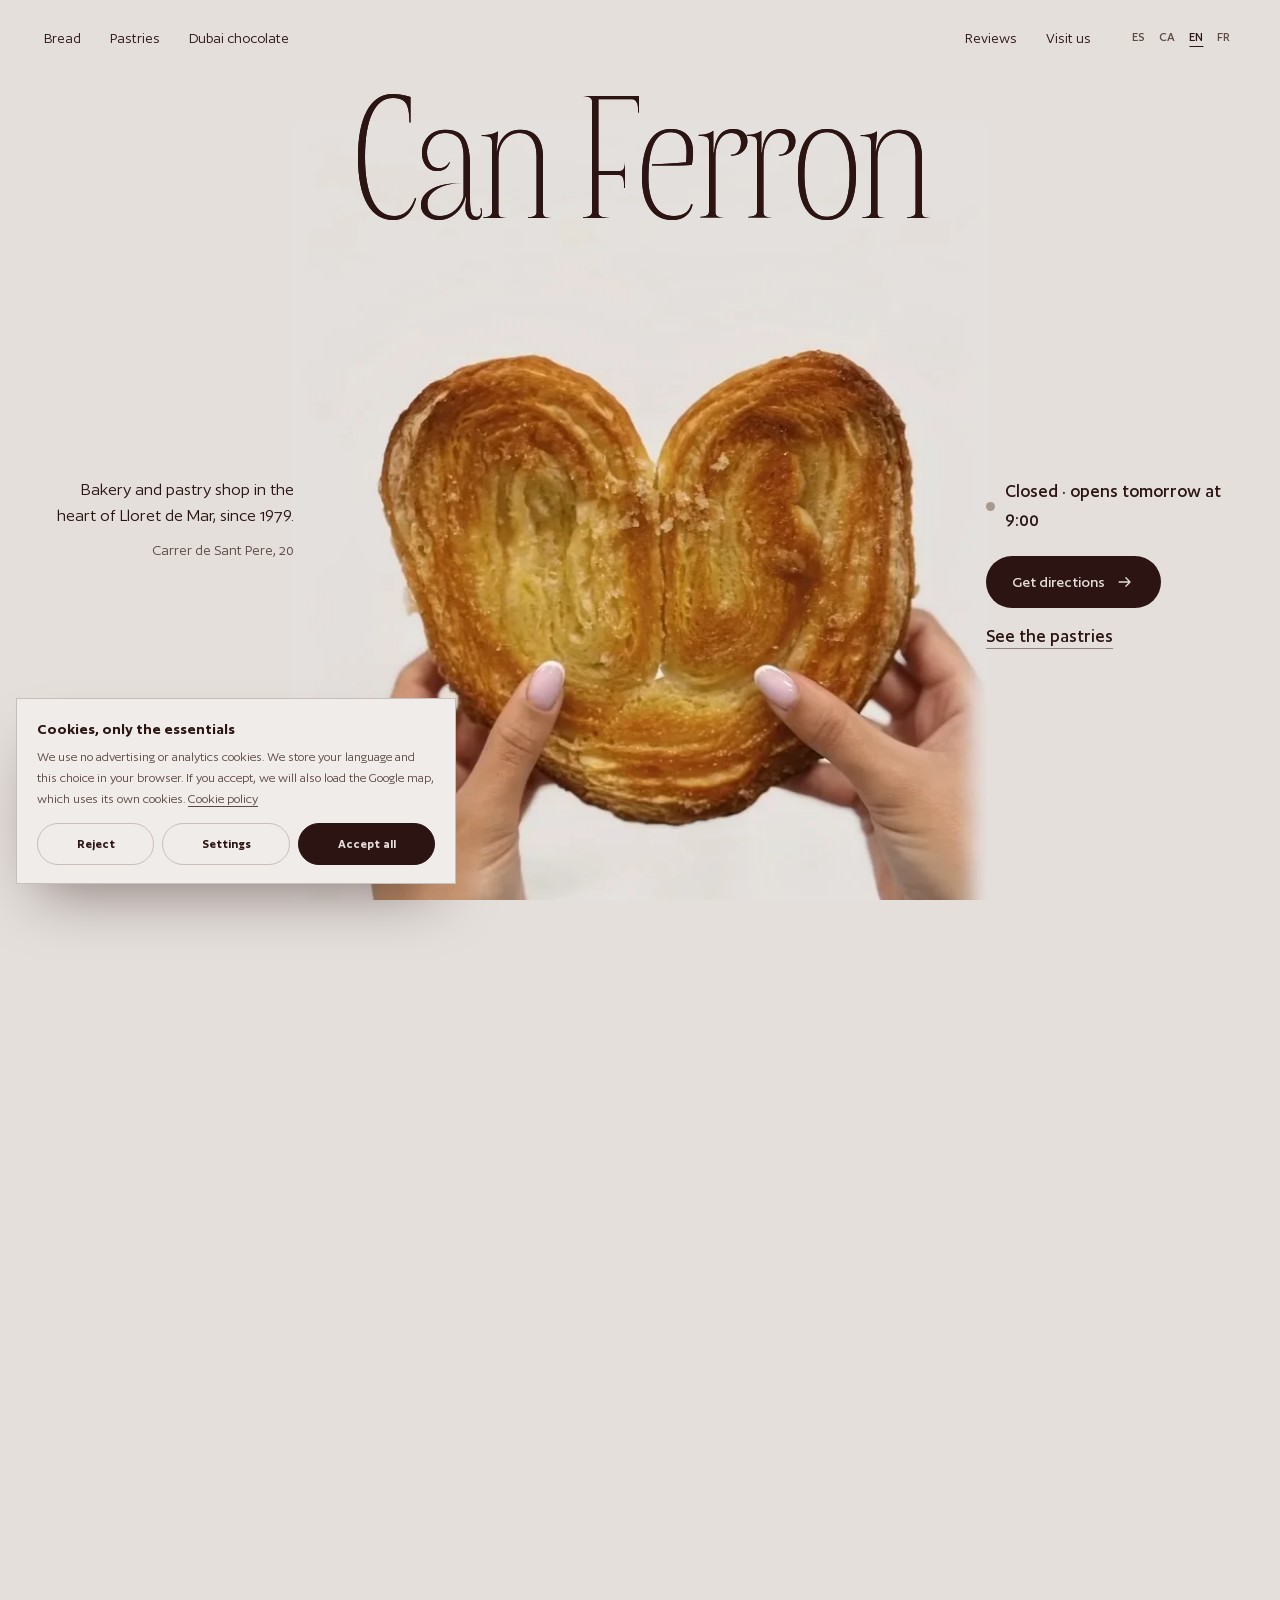
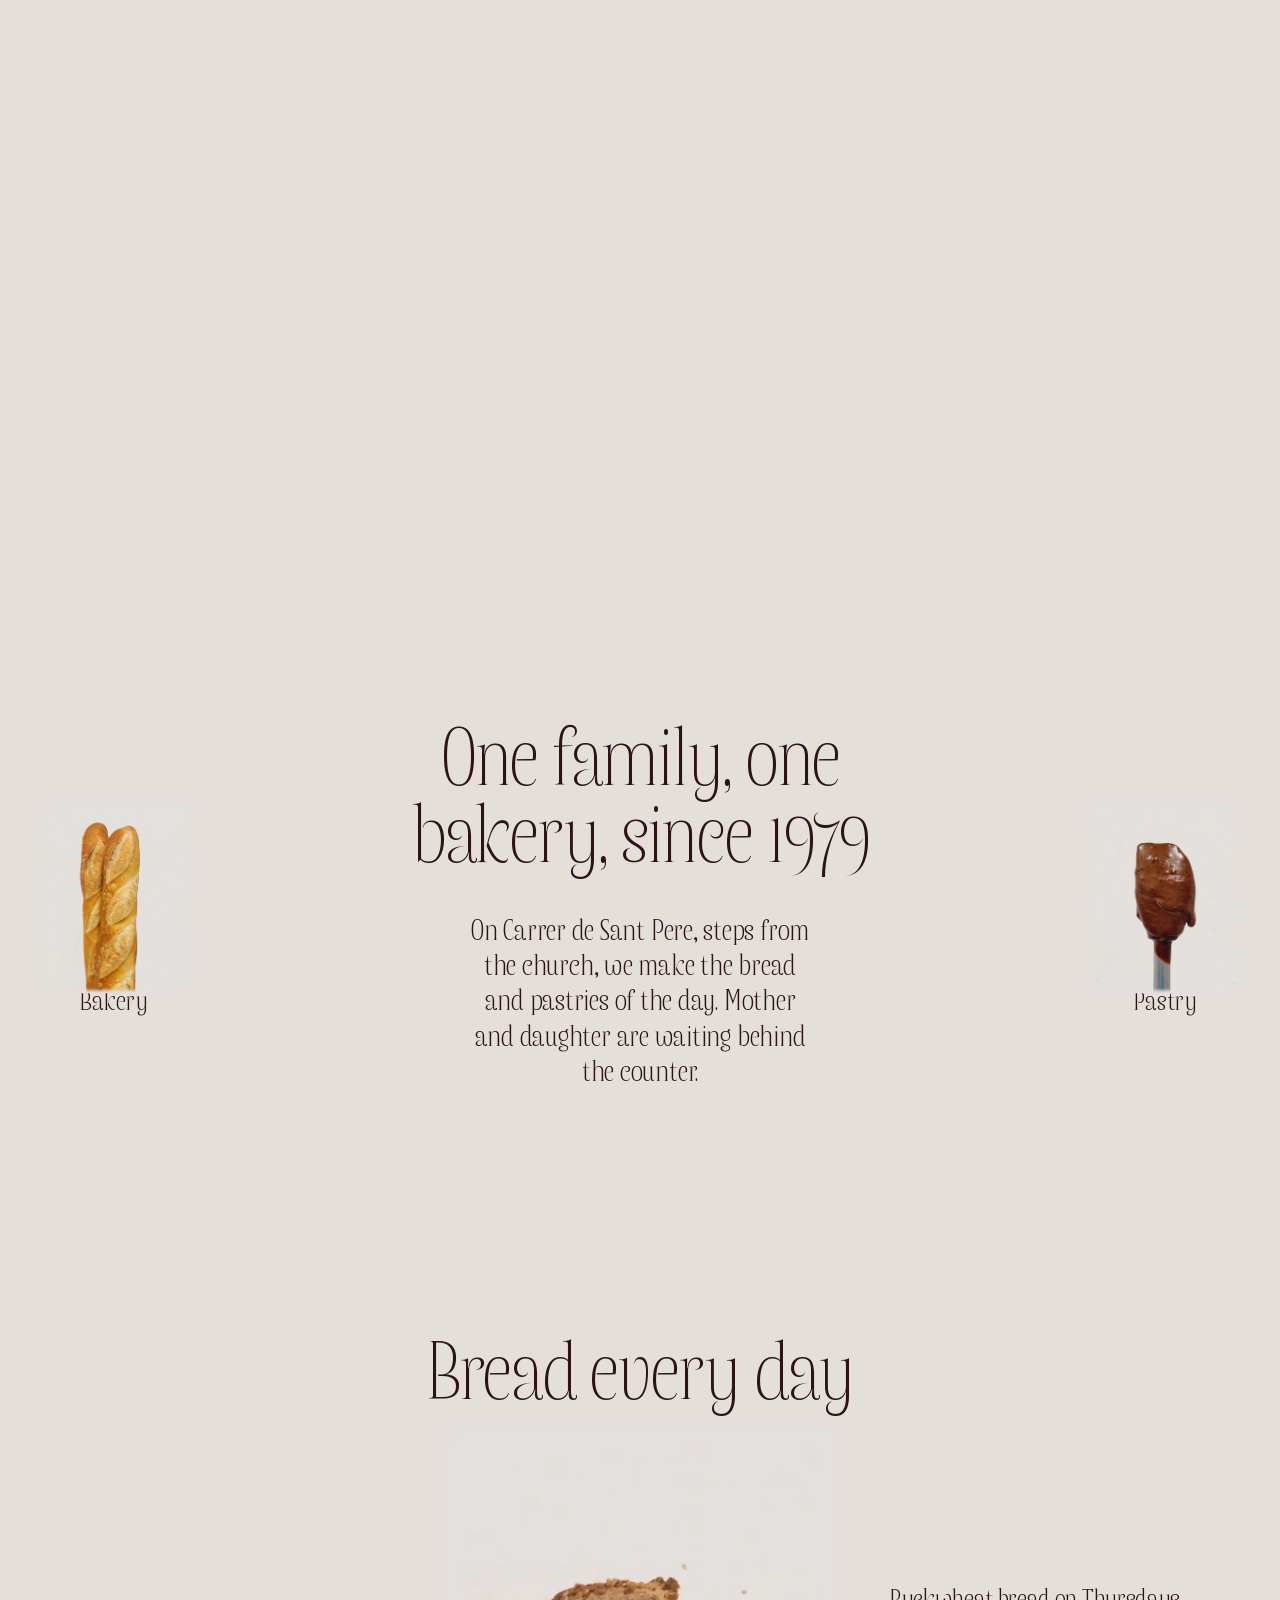
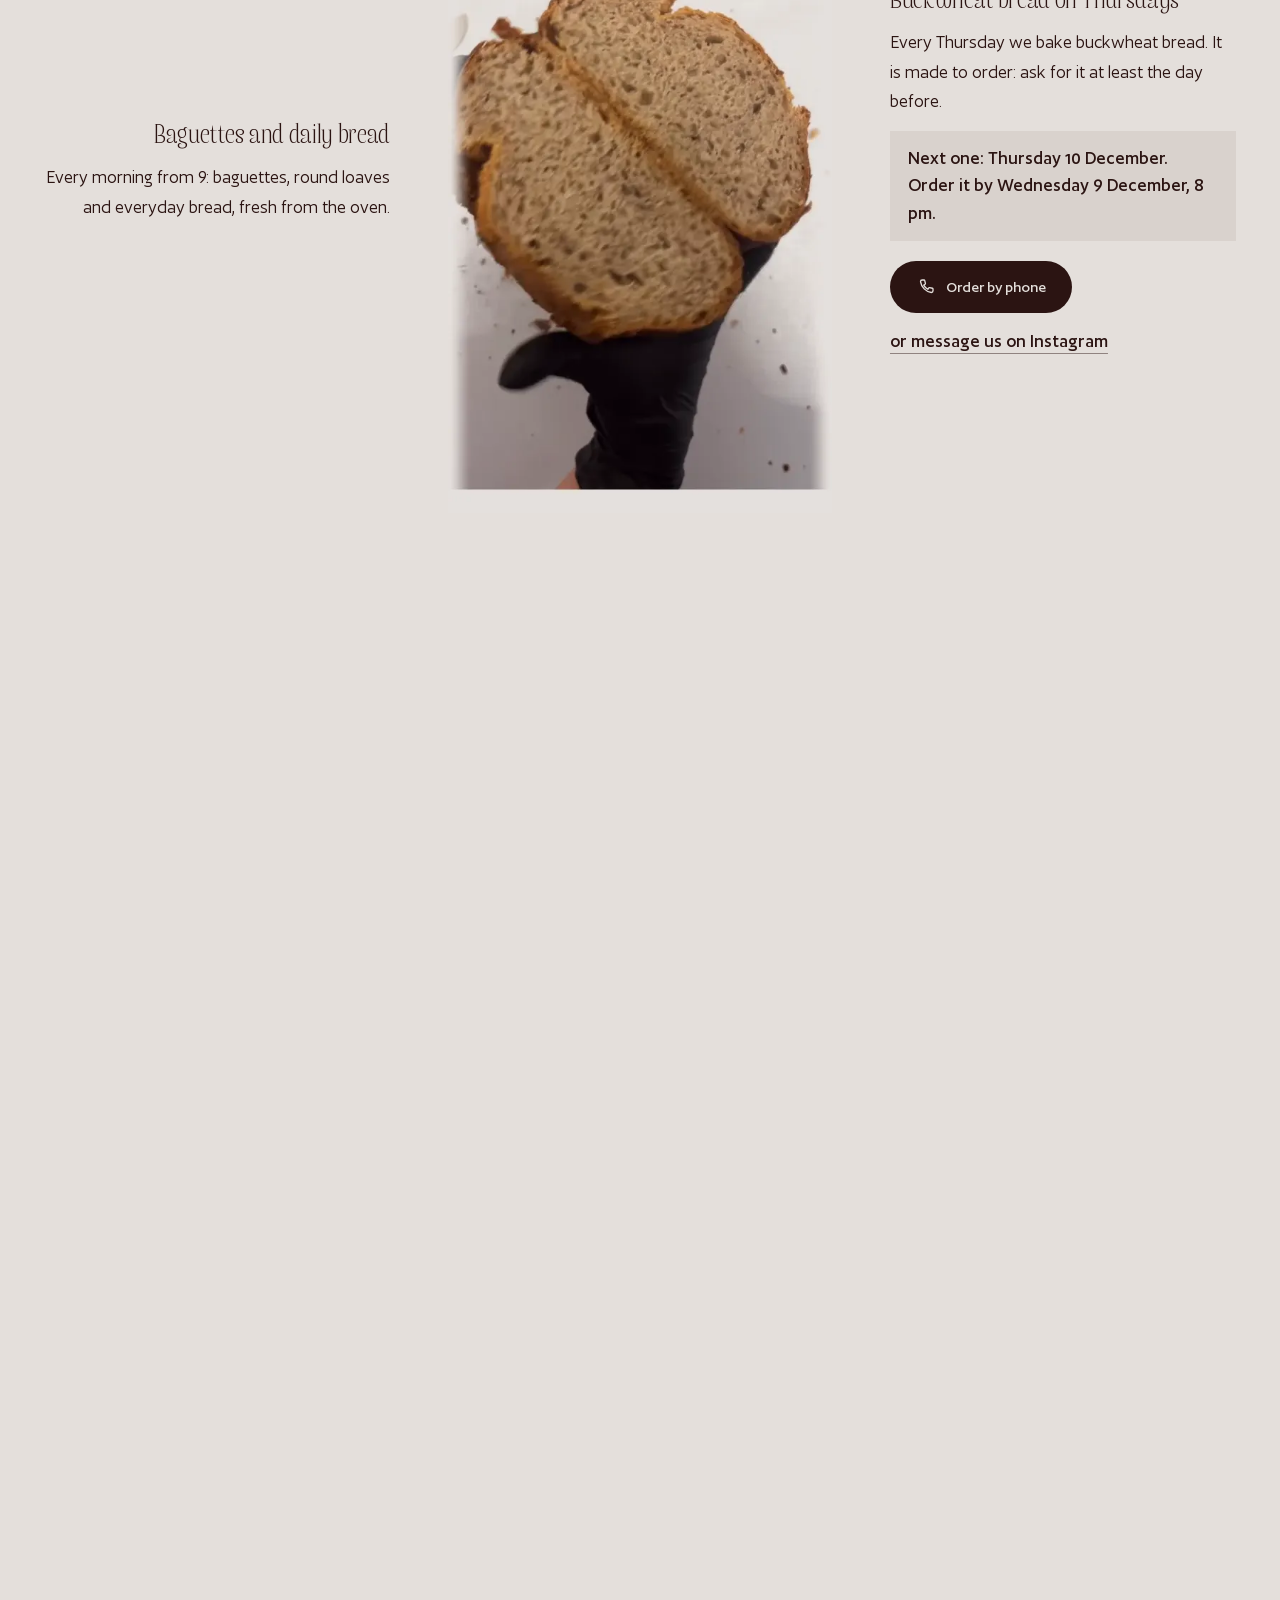
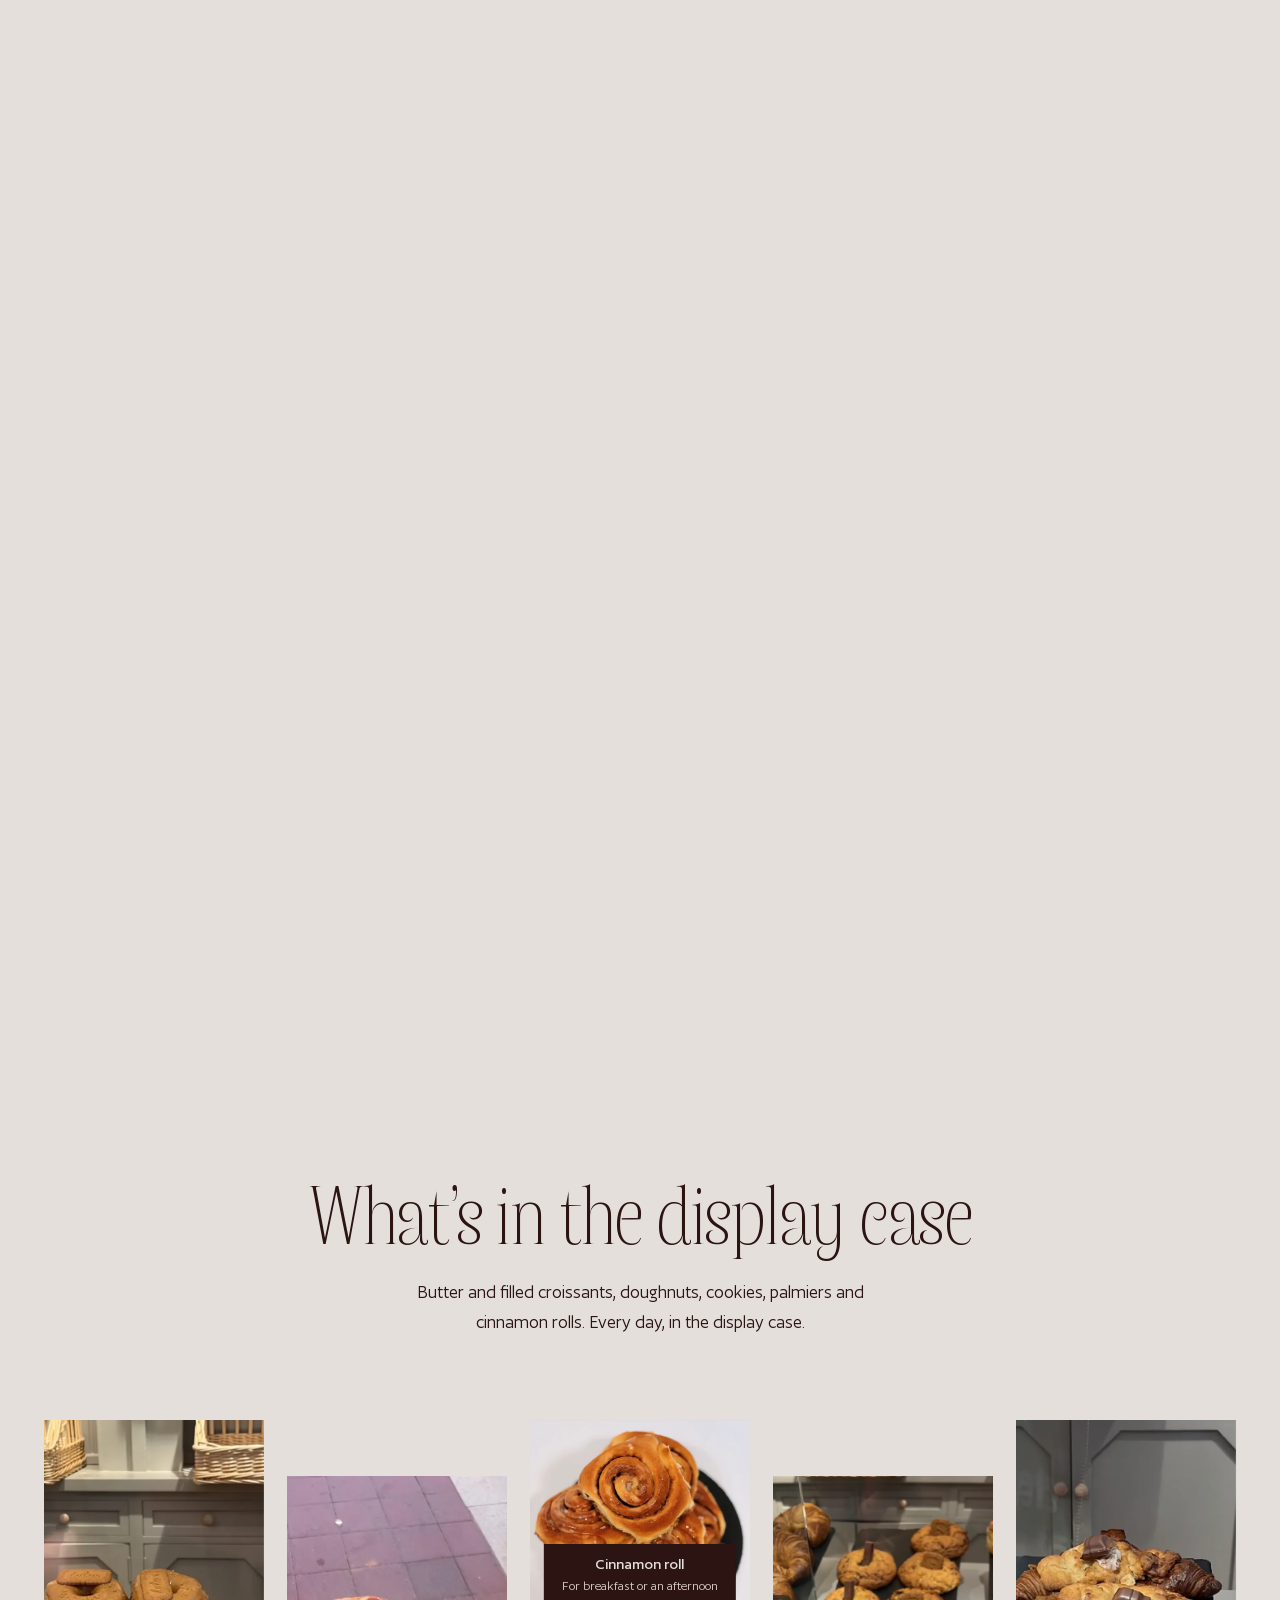
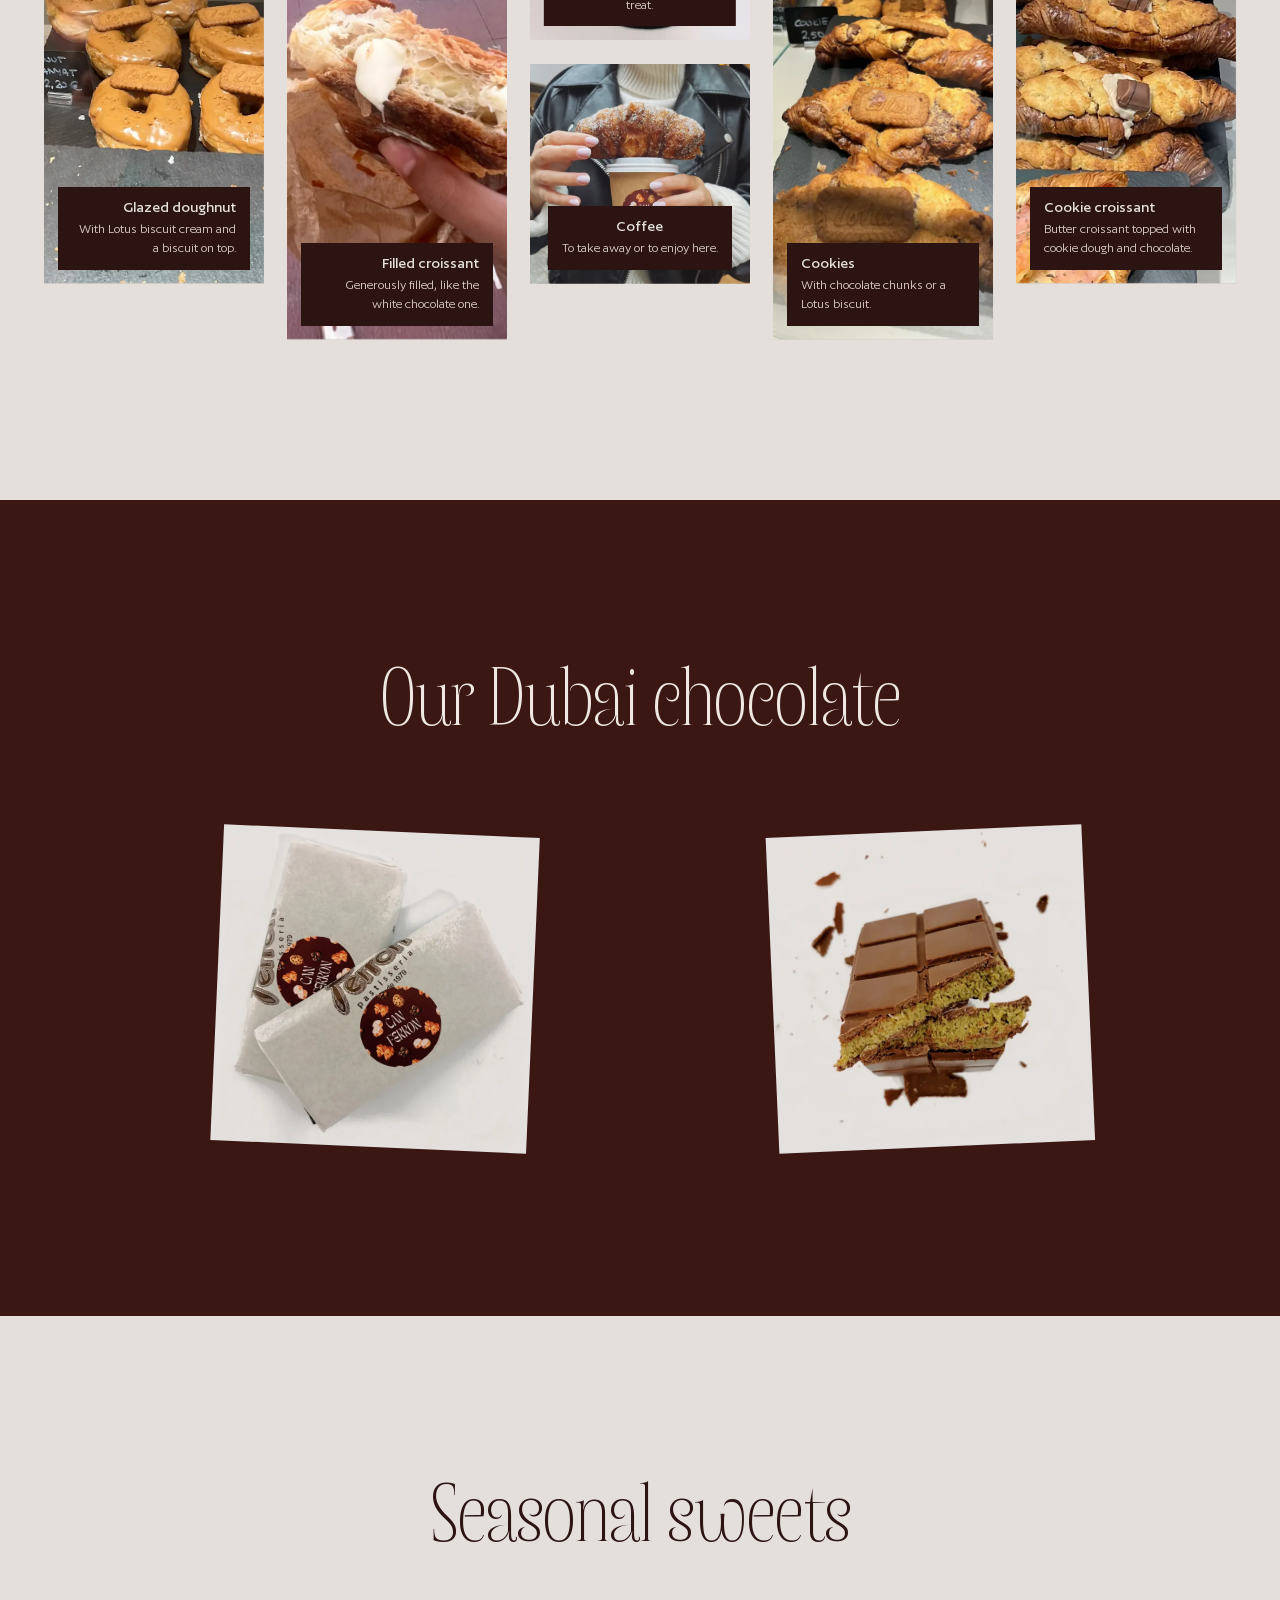
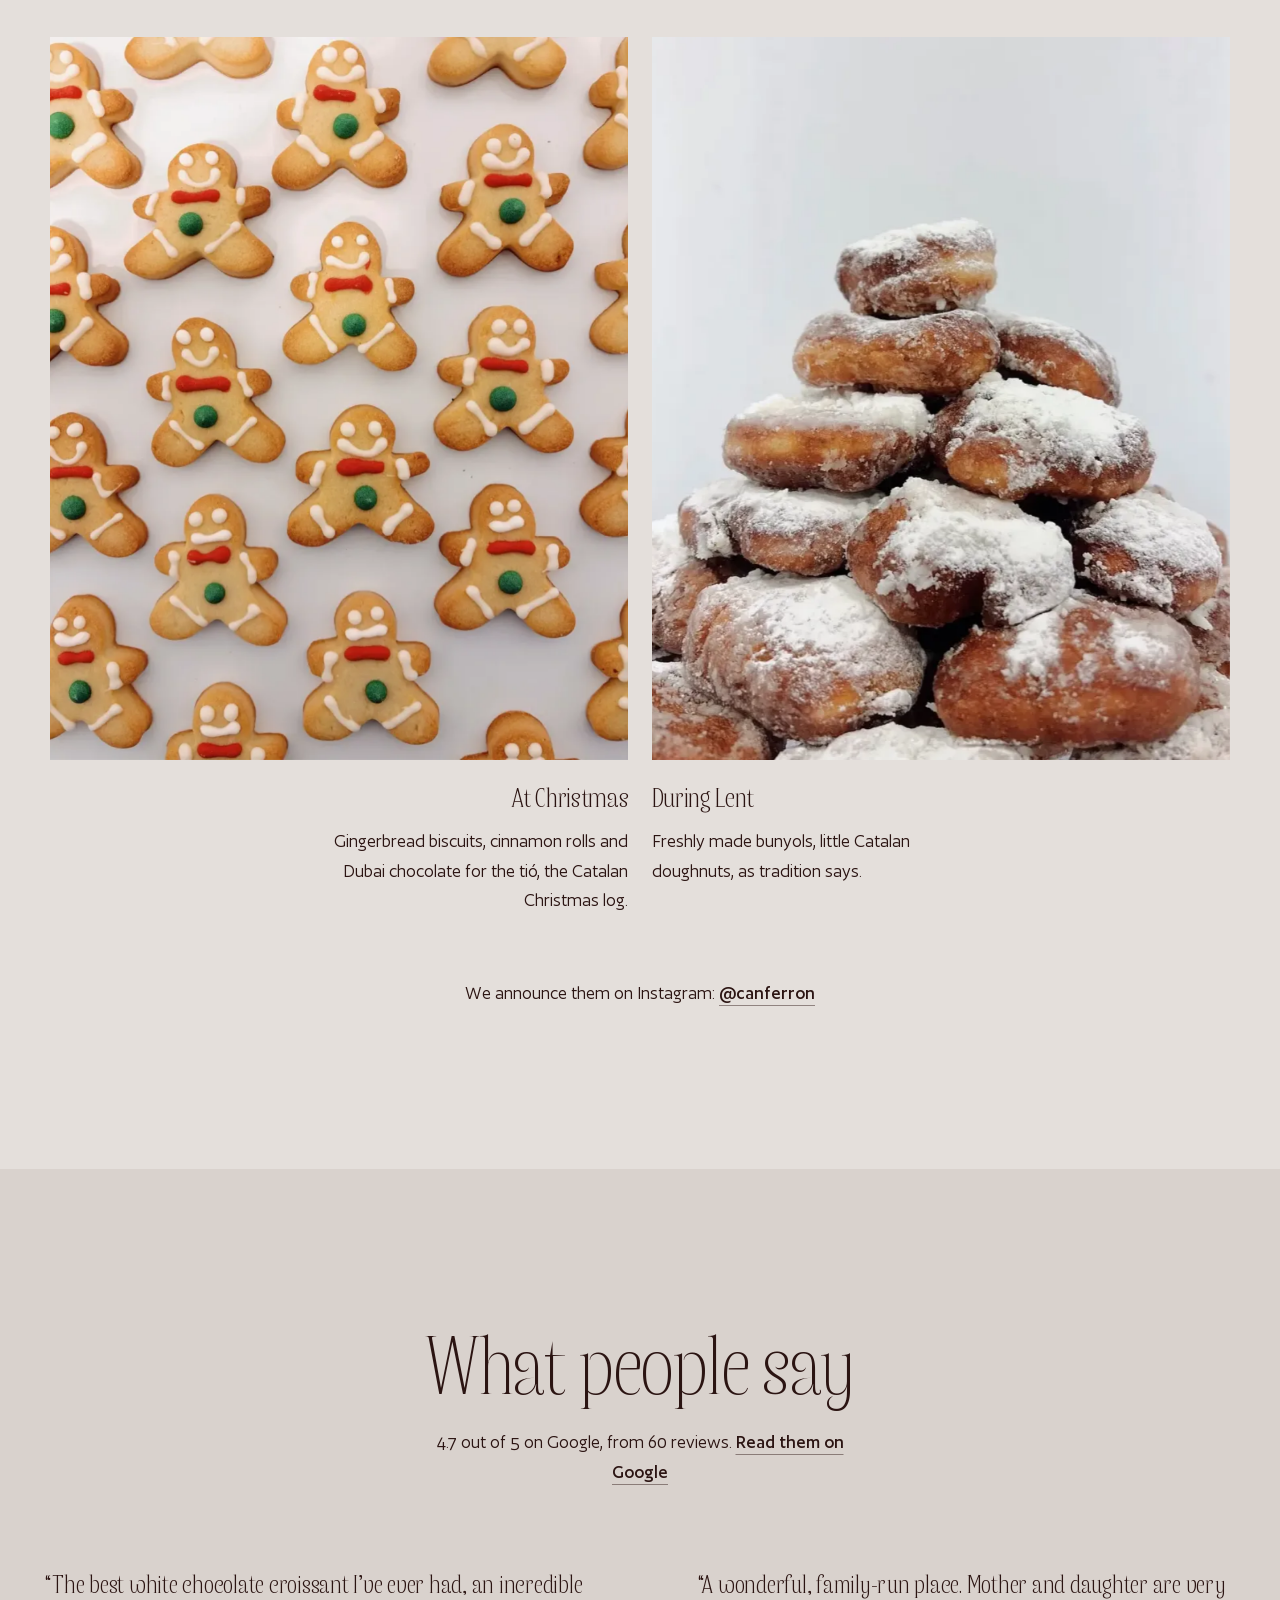
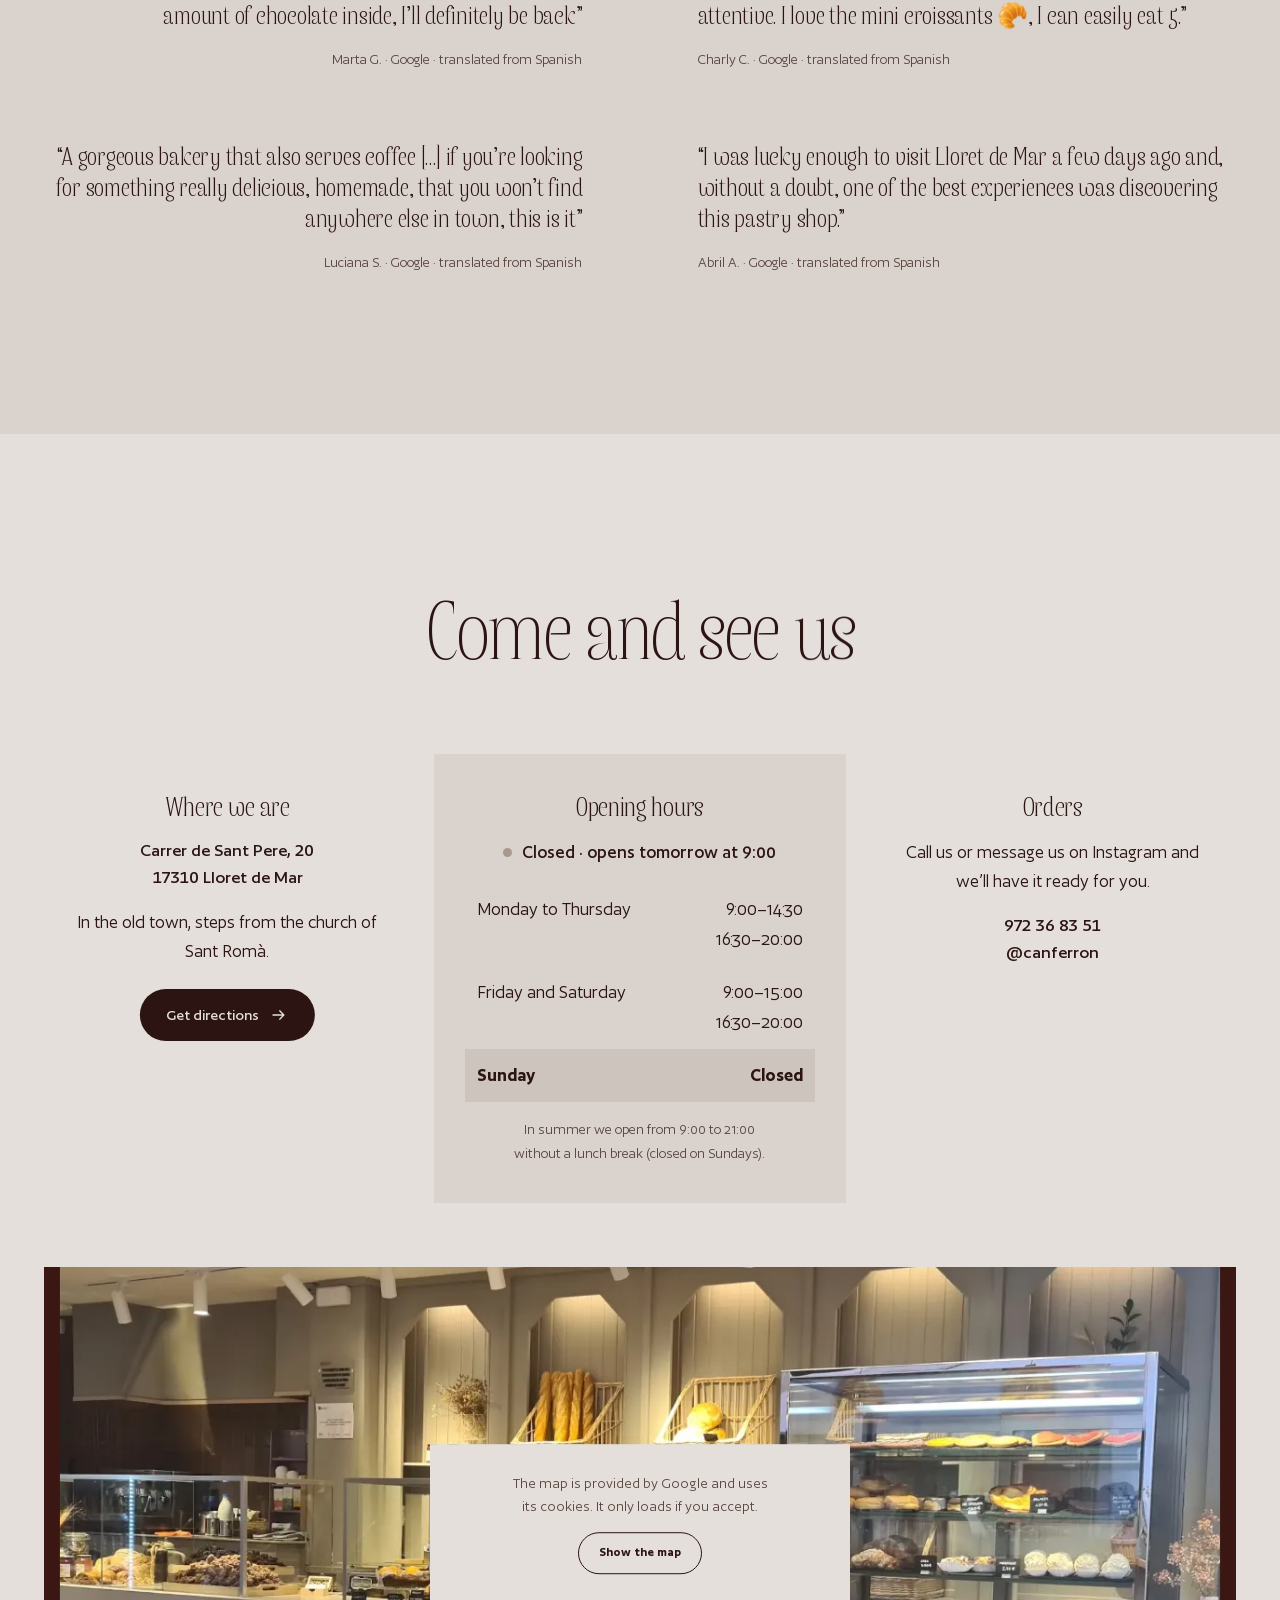
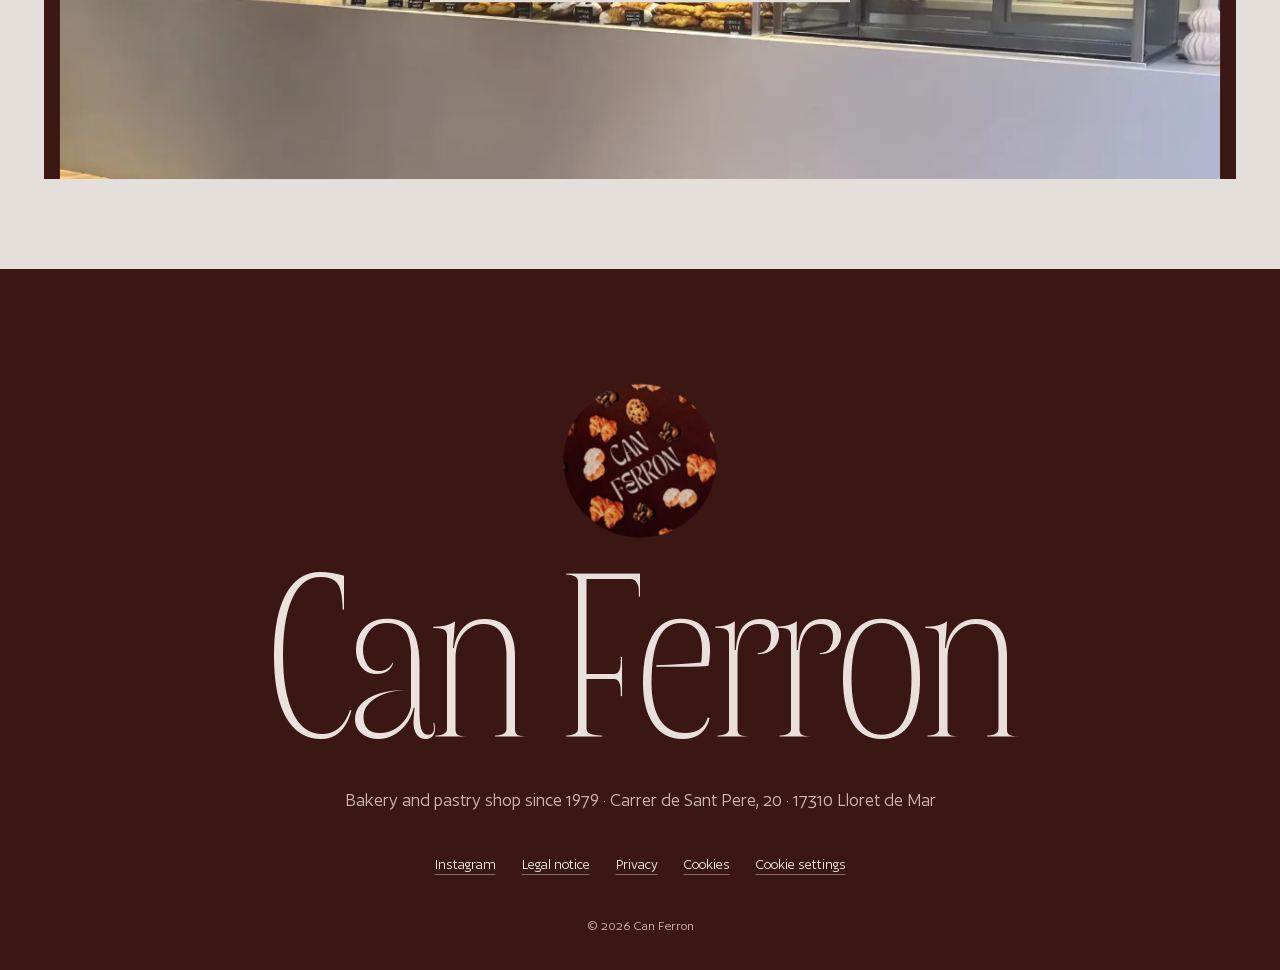
==== commit 67011861: "Optimiza imágenes y carga Fotos a su tamaño real (vitrina, temporada, chocolate, sello), versión de " ====
--- a/index.html
+++ b/index.html
@@ -16,10 +16,10 @@
 <link rel="preload" href="assets/img/palmera-1.webp" as="image" type="image/webp">
 <link rel="preload" href="assets/fonts/bonny-300-normal.woff2" as="font" type="font/woff2" crossorigin>
 <script>document.documentElement.classList.add('js')</script>
-<link rel="stylesheet" href="css/fonts.css?v=3">
-<link rel="stylesheet" href="css/premium.css?v=3">
-<link rel="stylesheet" href="css/legal.css?v=3">
-<link rel="stylesheet" href="css/style.css?v=3">
+<link rel="stylesheet" href="css/fonts.css?v=4">
+<link rel="stylesheet" href="css/premium.css?v=4">
+<link rel="stylesheet" href="css/legal.css?v=4">
+<link rel="stylesheet" href="css/style.css?v=4">
 <script type="application/ld+json">
 {"@context":"https://schema.org","@type":"Bakery","name":"Can Ferron","description":"Panadería y pastelería familiar desde 1979","foundingDate":"1979","image":"assets/img/botiga.webp","telephone":"+34 972 36 83 51","address":{"@type":"PostalAddress","streetAddress":"Carrer de Sant Pere, 20","postalCode":"17310","addressLocality":"Lloret de Mar","addressRegion":"Girona","addressCountry":"ES"},"geo":{"@type":"GeoCoordinates","latitude":41.70008,"longitude":2.84655},"openingHoursSpecification":[{"@type":"OpeningHoursSpecification","dayOfWeek":["Monday","Tuesday","Wednesday","Thursday"],"opens":"09:00","closes":"14:30"},{"@type":"OpeningHoursSpecification","dayOfWeek":["Monday","Tuesday","Wednesday","Thursday","Friday","Saturday"],"opens":"16:30","closes":"20:00"},{"@type":"OpeningHoursSpecification","dayOfWeek":["Friday","Saturday"],"opens":"09:00","closes":"15:00"}],"priceRange":"€","servesCuisine":"Panadería, pastelería","sameAs":["https://www.instagram.com/canferron/"]}
 </script>
@@ -64,13 +64,13 @@
   <!-- PORTADA «Compartim?»: la palmera del reel en el eje; al bajar (o al estirarla) la portada se parte en dos mitades y aparece la tienda -->
   <section class="hero" id="inici" aria-labelledby="h1">
     <div class="hero-pin">
-      <figure class="hero-under"><img src="assets/img/botiga.webp" width="2000" height="1500" alt="El interior de la tienda: el mostrador, la vitrina y las cestas de pan" data-i18n-attr="alt:a_shop"></figure>
+      <figure class="hero-under"><img src="assets/img/botiga-1280.webp" srcset="assets/img/botiga-1280.webp 1280w, assets/img/botiga.webp 2000w" sizes="100vw" width="2000" height="1500" fetchpriority="low" decoding="async" alt="El interior de la tienda: el mostrador, la vitrina y las cestas de pan" data-i18n-attr="alt:a_shop"></figure>
       <div class="hero-layer hero-l" id="heroL">
         <h1 class="hero-t" id="h1"><span>Can</span> <span>Ferron</span></h1>
         <div class="palm" data-pose="1">
           <img src="assets/img/palmera-1.webp" width="680" height="946" alt="Una palmera de Can Ferron que se parte por la mitad" data-i18n-attr="alt:a_palm">
-          <img src="assets/img/palmera-2.webp" width="680" height="946" alt="" aria-hidden="true">
-          <img src="assets/img/palmera-3.webp" width="680" height="946" alt="" aria-hidden="true">
+          <img src="assets/img/palmera-2.webp" width="680" height="946" decoding="async" alt="" aria-hidden="true">
+          <img src="assets/img/palmera-3.webp" width="680" height="946" decoding="async" alt="" aria-hidden="true">
         </div>
       </div>
       <div class="hero-c">
@@ -92,12 +92,12 @@
 
   <!-- UNA FAMILIA: díptico pan | pastelería alrededor de la frase central -->
   <section class="intro" id="forn" aria-labelledby="h-forn">
-    <figure class="ob ob-l" data-from="l"><img src="assets/img/barres.webp" width="1200" height="1200" alt="Dos barras de pan recién hechas" data-i18n-attr="alt:a_barres" loading="lazy"><figcaption data-i18n="ob1">Panadería</figcaption></figure>
+    <figure class="ob ob-l" data-from="l"><img src="assets/img/barres.webp" width="800" height="800" alt="Dos barras de pan recién hechas" data-i18n-attr="alt:a_barres" loading="lazy"><figcaption data-i18n="ob1">Panadería</figcaption></figure>
     <div class="intro-c">
       <h2 id="h-forn" data-split data-i18n="h2a">Una familia, un horno, desde 1979</h2>
       <p class="statement" data-up data-i18n="pa">En el carrer de Sant Pere, a dos pasos de la iglesia, hacemos el pan y los dulces de cada día. Madre e hija os esperan detrás del mostrador.</p>
     </div>
-    <figure class="ob ob-r" data-from="r"><img src="assets/img/brownie.webp" width="1200" height="1200" alt="Un brownie en un palo, bañado en chocolate" data-i18n-attr="alt:a_brownie" loading="lazy"><figcaption data-i18n="ob2">Pastelería</figcaption></figure>
+    <figure class="ob ob-r" data-from="r"><img src="assets/img/brownie.webp" width="800" height="800" alt="Un brownie en un palo, bañado en chocolate" data-i18n-attr="alt:a_brownie" loading="lazy"><figcaption data-i18n="ob2">Pastelería</figcaption></figure>
   </section>
 
   <!-- PAN: el pan de trigo sarraceno se corta y se abre con el scroll (fotogramas de su reel) -->
@@ -131,12 +131,12 @@
       <p data-up data-i18n="vit_p">Croissants de mantequilla y rellenos, donuts, cookies, palmeras y rolls de canela. Cada día, en la vitrina.</p>
     </header>
     <div class="vit">
-      <figure class="t t-a1" style="--o:2"><img src="assets/img/donut-lotus.webp" width="844" height="1500" alt="Donuts bañados en crema de galleta Lotus" data-i18n-attr="alt:a_v1" loading="lazy"><figcaption class="tag"><b data-i18n="v1">Donut bañado</b><span data-i18n="v1d">Con crema de galleta Lotus y una galleta encima.</span></figcaption></figure>
-      <figure class="t t-b1" style="--o:1"><img src="assets/img/croissant-farcit.webp" width="844" height="1500" alt="Un croissant relleno, partido, con mucho relleno blanco" data-i18n-attr="alt:a_v2" loading="lazy"><figcaption class="tag"><b data-i18n="v2">Croissant relleno</b><span data-i18n="v2d">Bien rellenos, como el de chocolate blanco.</span></figcaption></figure>
-      <figure class="t t-c" style="--o:0"><img src="assets/img/canyella.webp" width="1200" height="1200" alt="Rolls de canela" data-i18n-attr="alt:a_v3" loading="lazy"><figcaption class="tag"><b data-i18n="v3">Roll de canela</b><span data-i18n="v3d">Para desayunar o para merendar.</span></figcaption></figure>
-      <figure class="t t-d" style="--o:0"><img src="assets/img/cafe-croissant.webp" width="1200" height="1200" alt="Un croissant azucarado y un café para llevar en un vaso de Can Ferron" data-i18n-attr="alt:a_v4" loading="lazy"><figcaption class="tag"><b data-i18n="v4">Café</b><span data-i18n="v4d">Para llevar o para tomar aquí.</span></figcaption></figure>
-      <figure class="t t-b2" style="--o:1"><img src="assets/img/cookies.webp" width="844" height="1500" alt="Cookies y croissant cookie con galleta Lotus" data-i18n-attr="alt:a_v5" loading="lazy"><figcaption class="tag"><b data-i18n="v5">Cookies</b><span data-i18n="v5d">Con trozos de chocolate o con galleta Lotus.</span></figcaption></figure>
-      <figure class="t t-a2" style="--o:2"><img src="assets/img/crookie.webp" width="844" height="1500" alt="Croissants cubiertos de masa de cookie con trozos de chocolate" data-i18n-attr="alt:a_v6" loading="lazy"><figcaption class="tag"><b data-i18n="v6">Croissant cookie</b><span data-i18n="v6d">Croissant de mantequilla cubierto de masa de cookie y chocolate.</span></figcaption></figure>
+      <figure class="t t-a1" style="--o:2"><img src="assets/img/donut-lotus.webp" width="640" height="1137" alt="Donuts bañados en crema de galleta Lotus" data-i18n-attr="alt:a_v1" loading="lazy"><figcaption class="tag"><b data-i18n="v1">Donut bañado</b><span data-i18n="v1d">Con crema de galleta Lotus y una galleta encima.</span></figcaption></figure>
+      <figure class="t t-b1" style="--o:1"><img src="assets/img/croissant-farcit.webp" width="640" height="1137" alt="Un croissant relleno, partido, con mucho relleno blanco" data-i18n-attr="alt:a_v2" loading="lazy"><figcaption class="tag"><b data-i18n="v2">Croissant relleno</b><span data-i18n="v2d">Bien rellenos, como el de chocolate blanco.</span></figcaption></figure>
+      <figure class="t t-c" style="--o:0"><img src="assets/img/canyella.webp" width="640" height="640" alt="Rolls de canela" data-i18n-attr="alt:a_v3" loading="lazy"><figcaption class="tag"><b data-i18n="v3">Roll de canela</b><span data-i18n="v3d">Para desayunar o para merendar.</span></figcaption></figure>
+      <figure class="t t-d" style="--o:0"><img src="assets/img/cafe-croissant.webp" width="640" height="640" alt="Un croissant azucarado y un café para llevar en un vaso de Can Ferron" data-i18n-attr="alt:a_v4" loading="lazy"><figcaption class="tag"><b data-i18n="v4">Café</b><span data-i18n="v4d">Para llevar o para tomar aquí.</span></figcaption></figure>
+      <figure class="t t-b2" style="--o:1"><img src="assets/img/cookies.webp" width="640" height="1137" alt="Cookies y croissant cookie con galleta Lotus" data-i18n-attr="alt:a_v5" loading="lazy"><figcaption class="tag"><b data-i18n="v5">Cookies</b><span data-i18n="v5d">Con trozos de chocolate o con galleta Lotus.</span></figcaption></figure>
+      <figure class="t t-a2" style="--o:2"><img src="assets/img/crookie.webp" width="640" height="1137" alt="Croissants cubiertos de masa de cookie con trozos de chocolate" data-i18n-attr="alt:a_v6" loading="lazy"><figcaption class="tag"><b data-i18n="v6">Croissant cookie</b><span data-i18n="v6d">Croissant de mantequilla cubierto de masa de cookie y chocolate.</span></figcaption></figure>
     </div>
   </section>
 
@@ -144,7 +144,7 @@
   <section class="dubai" id="xocolata" aria-labelledby="h-dub">
     <h2 id="h-dub" data-split data-i18n="h2d">Nuestro chocolate Dubái</h2>
     <div class="dub">
-      <figure class="dub-f dub-l"><img src="assets/img/dubai-paper.webp" width="1087" height="1200" alt="Dos tabletas envueltas en papel con el sello de Can Ferron" data-i18n-attr="alt:a_d1" loading="lazy"></figure>
+      <figure class="dub-f dub-l"><img src="assets/img/dubai-paper.webp" width="800" height="883" alt="Dos tabletas envueltas en papel con el sello de Can Ferron" data-i18n-attr="alt:a_d1" loading="lazy"></figure>
       <div class="dub-c">
         <p data-i18n="dub_p">Una tableta de chocolate rellena de crema de pistacho y kadaif crujiente, envuelta en papel con nuestro sello. Cuando se acaba, avisamos en Instagram de que vuelve.</p>
         <blockquote class="dub-q">
@@ -153,7 +153,7 @@
         </blockquote>
         <a class="btn btn-pist" href="https://ig.me/m/canferron" target="_blank" rel="noopener"><svg aria-hidden="true"><use href="#i-ig"/></svg><span data-i18n="dub_c">Pregunta si queda</span></a>
       </div>
-      <figure class="dub-f dub-r"><img src="assets/img/dubai-open.webp" width="1200" height="1200" alt="Una tableta partida: chocolate con relleno verde de pistacho y kadaif" data-i18n-attr="alt:a_d2" loading="lazy"></figure>
+      <figure class="dub-f dub-r"><img src="assets/img/dubai-open.webp" width="800" height="800" alt="Una tableta partida: chocolate con relleno verde de pistacho y kadaif" data-i18n-attr="alt:a_d2" loading="lazy"></figure>
     </div>
   </section>
 
@@ -162,12 +162,12 @@
     <h2 id="h-tmp" data-split data-i18n="h2e">Dulces de temporada</h2>
     <div class="tmp">
       <article class="tm tm-l">
-        <figure class="tm-f"><img src="assets/img/galetes-nadal.webp" width="978" height="1200" alt="Galletas de jengibre decoradas" data-i18n-attr="alt:a_t1" loading="lazy"></figure>
+        <figure class="tm-f"><img src="assets/img/galetes-nadal.webp" width="900" height="1104" alt="Galletas de jengibre decoradas" data-i18n-attr="alt:a_t1" loading="lazy"></figure>
         <h3 data-i18n="t1">Por Navidad</h3>
         <p data-i18n="t1p">Galletas de jengibre, rolls de canela y chocolate Dubái para el tió.</p>
       </article>
       <article class="tm tm-r">
-        <figure class="tm-f"><img src="assets/img/bunyols-foto.webp" width="1200" height="1200" alt="Una montaña de buñuelos con azúcar" data-i18n-attr="alt:a_t2" loading="lazy"></figure>
+        <figure class="tm-f"><img src="assets/img/bunyols-foto.webp" width="900" height="900" alt="Una montaña de buñuelos con azúcar" data-i18n-attr="alt:a_t2" loading="lazy"></figure>
         <h3 data-i18n="t2">Por Cuaresma</h3>
         <p data-i18n="t2p">Buñuelos recién hechos, como manda la tradición.</p>
       </article>
@@ -223,7 +223,7 @@
 </main>
 
 <footer class="foot">
-  <img class="seal" src="assets/img/segell.webp" width="480" height="480" alt="El sello redondo de Can Ferron" data-i18n-attr="alt:a_seal" loading="lazy">
+  <img class="seal" src="assets/img/segell.webp" width="360" height="360" alt="El sello redondo de Can Ferron" data-i18n-attr="alt:a_seal" loading="lazy">
   <p class="foot-w" aria-hidden="true"><span>Can</span> <span>Ferron</span></p>
   <p class="foot-l"><span data-i18n="f1">Panadería y pastelería desde 1979</span> · Carrer de Sant Pere, 20 · 17310 Lloret de Mar</p>
   <nav class="foot-n" aria-label="Enlaces" data-i18n-attr="aria-label:footL">
@@ -239,10 +239,10 @@
 <script src="js/vendor/gsap.min.js"></script>
 <script src="js/vendor/ScrollTrigger.min.js"></script>
 <script src="js/vendor/lenis.min.js"></script>
-<script src="js/lang.js?v=3"></script>
-<script src="js/i18n.js?v=3" data-site="canferron"></script>
-<script src="js/consent.js?v=3" data-site="canferron"></script>
-<script src="js/premium.js?v=3"></script>
-<script src="js/main.js?v=3"></script>
+<script src="js/lang.js?v=4"></script>
+<script src="js/i18n.js?v=4" data-site="canferron"></script>
+<script src="js/consent.js?v=4" data-site="canferron"></script>
+<script src="js/premium.js?v=4"></script>
+<script src="js/main.js?v=4"></script>
 </body>
 </html>
--- a/css/fonts.css
+++ b/css/fonts.css
@@ -1,7 +1,6 @@
 /* Bonny y Author (Indian Type Foundry, Fontshare, licencia ITF Free Font License) alojadas en la propia web */
 @font-face { font-family: 'Bonny'; src: url('../assets/fonts/bonny-300-normal.woff2') format('woff2'); font-weight: 300; font-style: normal; font-display: swap; }
 @font-face { font-family: 'Bonny'; src: url('../assets/fonts/bonny-400-normal.woff2') format('woff2'); font-weight: 400; font-style: normal; font-display: swap; }
-@font-face { font-family: 'Bonny'; src: url('../assets/fonts/bonny-500-normal.woff2') format('woff2'); font-weight: 500; font-style: normal; font-display: swap; }
 @font-face { font-family: 'Author'; src: url('../assets/fonts/author-400-normal.woff2') format('woff2'); font-weight: 400; font-style: normal; font-display: swap; }
 @font-face { font-family: 'Author'; src: url('../assets/fonts/author-500-normal.woff2') format('woff2'); font-weight: 500; font-style: normal; font-display: swap; }
 @font-face { font-family: 'Author'; src: url('../assets/fonts/author-600-normal.woff2') format('woff2'); font-weight: 600; font-style: normal; font-display: swap; }
--- a/css/style.css
+++ b/css/style.css
@@ -227,7 +227,7 @@
 .hours tr.is-today th, .hours tr.is-today td { font-weight: 600; }
 .small { max-width: 32ch; color: var(--ink-2); font-size: .9375rem; }
 .map-w { position: relative; overflow: hidden; margin-top: clamp(40px, 5vw, 72px); }
-.map.cc-map { height: clamp(340px, 40vw, 540px); border: 0; background: var(--ground-2) url("../assets/img/botiga.webp") center 40% / cover no-repeat; }
+.map.cc-map { height: clamp(340px, 40vw, 540px); border: 0; background: var(--ground-2) url("../assets/img/botiga-1280.webp") center 40% / cover no-repeat; }
 .map .cc-map-ph { inset: auto; left: 50%; top: 50%; width: min(420px, calc(100% - 32px)); translate: -50% -50%; padding: 28px 30px; background: var(--ground); color: var(--ink-2); font-size: .95rem; }
 .door { display: none; }
 .js .door { display: block; position: absolute; top: 0; bottom: 0; z-index: 2; width: 50.5%; background: var(--cocoa); pointer-events: none; }
